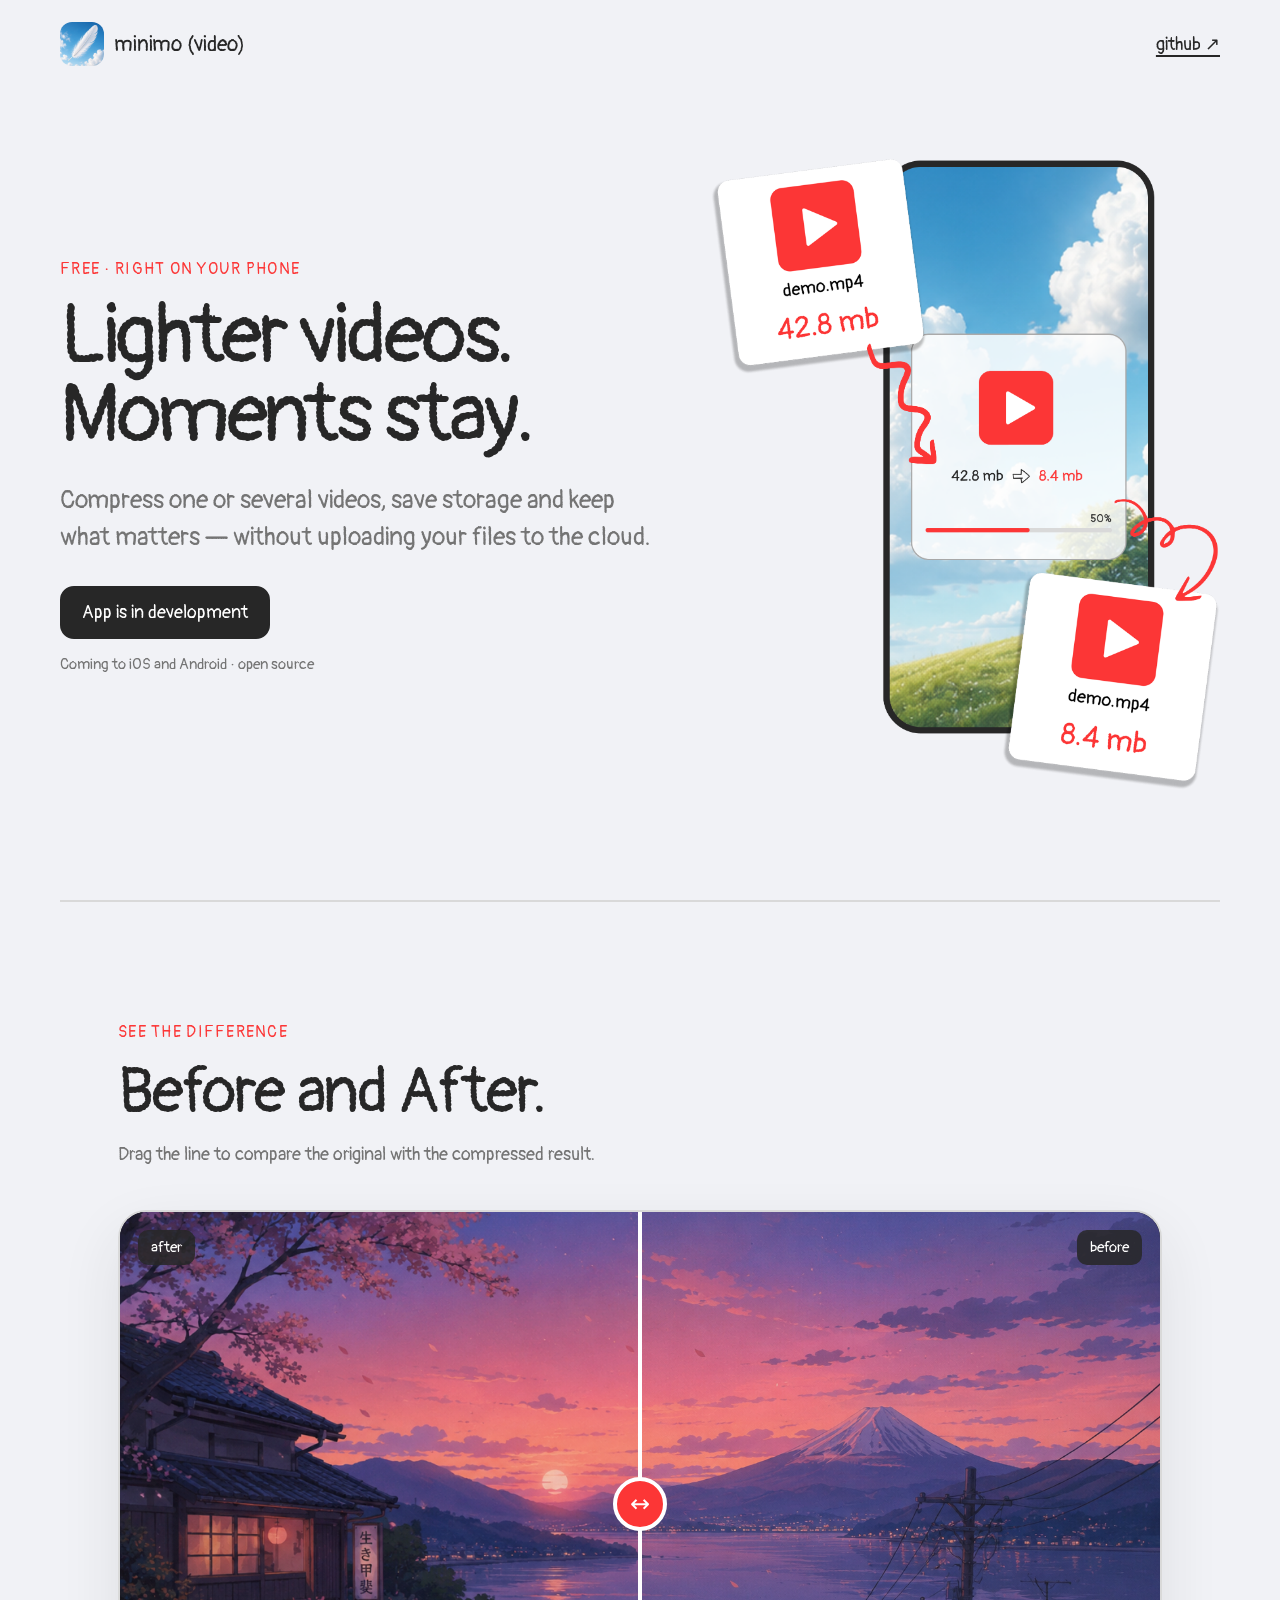
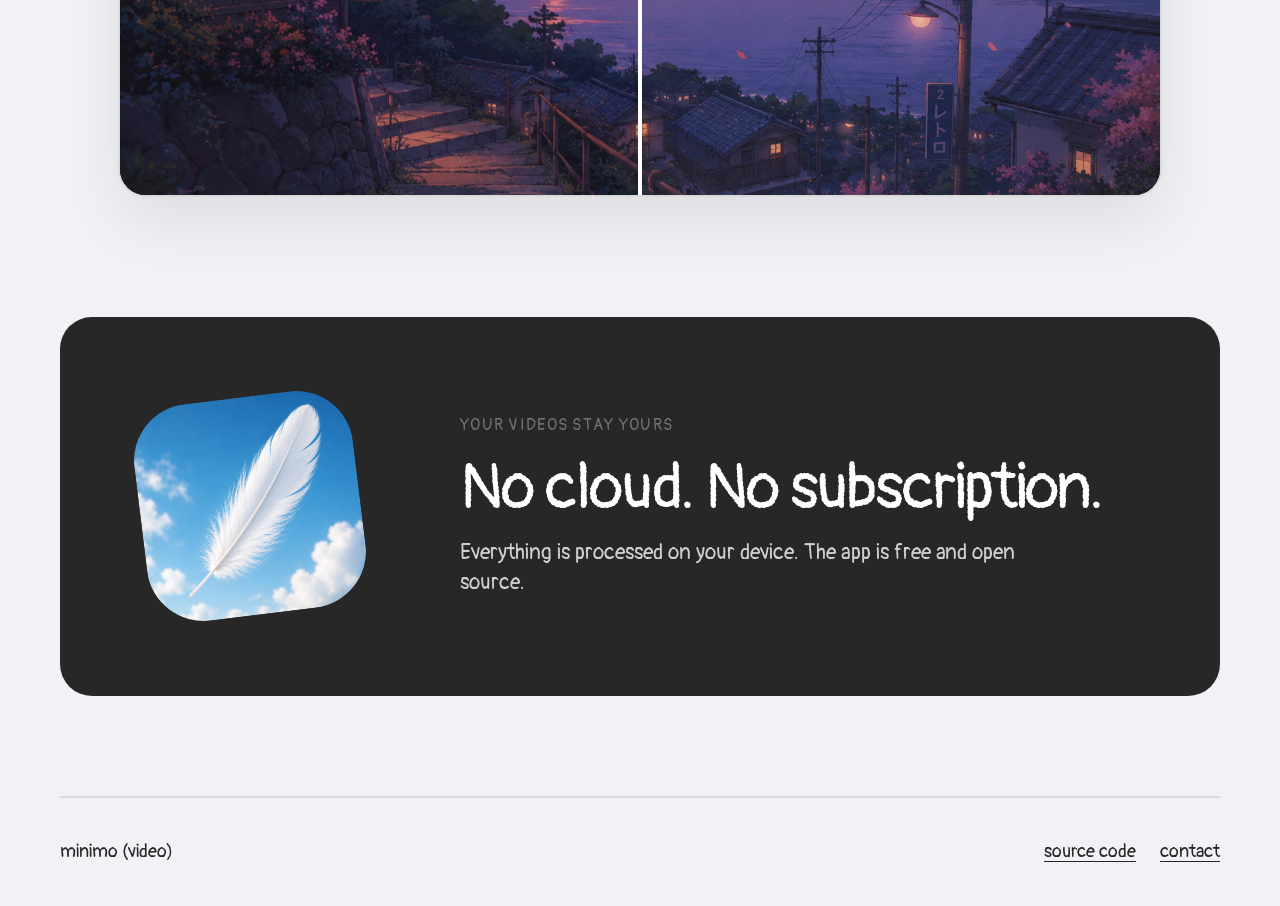
==== index.html @ 3265f918 "init repo" ====
<!doctype html>
<html lang="en">
  <head>
    <meta charset="UTF-8">
    <meta name="viewport" content="width=device-width, initial-scale=1">
    <meta name="description" content="minimo (video) — a free app for compressing videos directly on your phone.">
    <meta name="theme-color" content="#f1f2f6">
    <title>minimo (video) — lighter videos</title>
    <link rel="icon" href="assets/icon.png">
    <link rel="stylesheet" href="styles.css">
    <link rel="icon" type="image/png" href="favicon/favicon-96x96.png" sizes="96x96" />
    <link rel="icon" type="image/svg+xml" href="favicon/favicon.svg" />
    <link rel="shortcut icon" href="favicon/favicon.ico" />
    <link rel="apple-touch-icon" sizes="180x180" href="favicon/apple-touch-icon.png" />
    <link rel="manifest" href="favicon/site.webmanifest" />
  </head>
  <body>
    <header>
      <a class="brand" href="#" aria-label="minimo (video), home">
        <img src="assets/icon.png" alt="" width="44" height="44">
        <span>minimo (video)</span>
      </a>
      <a class="text-link" href="https://github.com/minimo-pro/minimo_video">github ↗</a>
    </header>

    <main>
      <section class="hero">
        <div class="hero-copy">
          <p class="eyebrow">free · right on your phone</p>
          <h1>Lighter videos.<br>Moments stay.</h1>
          <p class="lead">
            Compress one or several videos, save storage and keep what matters
            — without uploading your files to the cloud.
          </p>
          <p class="development">App is in development</p>
          <p class="note">Coming to iOS and Android · open source</p>
        </div>

        <img class="demo" src="assets/demo.png" alt="A video enters the phone and comes out compressed">
      </section>

      <section class="comparison" aria-labelledby="comparison-title">
        <p class="eyebrow">see the difference</p>
        <h2 id="comparison-title">Before and After.</h2>
        <p>Drag the line to compare the original with the compressed result.</p>
        <div class="comparison-frame" style="--position: 50%">
          <img src="assets/before.png" alt="Original video frame">
          <img class="comparison-after" src="assets/after.png" alt="Compressed video frame">
          <span class="comparison-label before-label">before</span>
          <span class="comparison-label after-label">after</span>
          <span class="comparison-line" aria-hidden="true"><b>↔</b></span>
          <input type="range" min="0" max="100" value="50" aria-label="Compare before and after">
        </div>
      </section>

      <section class="privacy">
        <img src="assets/icon.png" alt="" width="120" height="120">
        <div>
          <p class="eyebrow">your videos stay yours</p>
          <h2>No cloud. No subscription.</h2>
          <p>Everything is processed on your device. The app is free and open source.</p>
        </div>
      </section>
    </main>

    <footer>
      <span>minimo (video)</span>
      <nav aria-label="Project links">
        <a href="https://github.com/minimo-pro/minimo_video">source code</a>
        <a href="mailto:khlebobul@gmail.com">contact</a>
      </nav>
    </footer>
    <script>
      const comparison = document.querySelector(".comparison-frame");
      comparison.querySelector("input").addEventListener("input", event => {
        comparison.style.setProperty("--position", `${event.target.value}%`);
      });
    </script>
  </body>
</html>
---- styles.css ----
@font-face {
  font-family: Pangolin;
  src: url("assets/Pangolin-Regular.ttf") format("truetype");
  font-display: swap;
}

:root {
  --page: #f1f2f6;
  --ink: #272727;
  --muted: #747474;
  --frame: #d9d9d9;
  --red: #fc3636;
  --white: #fff;
}

* { box-sizing: border-box; }

html { scroll-behavior: smooth; }

body {
  margin: 0;
  overflow-x: hidden;
  color: var(--ink);
  background: var(--page);
  font-family: Pangolin, system-ui, sans-serif;
  font-size: 18px;
}

a { color: inherit; }

header,
main,
footer {
  width: min(1160px, calc(100% - 40px));
  margin-inline: auto;
}

header {
  height: 88px;
  display: flex;
  align-items: center;
  justify-content: space-between;
}

.brand {
  display: flex;
  align-items: center;
  gap: 10px;
  font-size: 21px;
  text-decoration: none;
}

.brand img { border-radius: 12px; }

.text-link {
  text-underline-offset: 5px;
  text-decoration-thickness: 2px;
}

.hero {
  min-height: calc(100vh - 88px);
  display: grid;
  grid-template-columns: minmax(0, 1fr) minmax(360px, .85fr);
  align-items: center;
  gap: clamp(24px, 4vw, 64px);
  padding: 60px 0 100px;
}

.hero-copy { min-width: 0; }

.eyebrow {
  margin: 0 0 18px;
  color: var(--red);
  font-size: 16px;
  letter-spacing: .08em;
  text-transform: uppercase;
}

h1,
h2,
h3,
p { margin-top: 0; }

h1 {
  max-width: 720px;
  margin-bottom: 28px;
  font-size: clamp(54px, 6.5vw, 96px);
  font-weight: 400;
  line-height: .95;
  letter-spacing: -.04em;
}

h2 {
  margin-bottom: 18px;
  font-size: clamp(42px, 5vw, 68px);
  font-weight: 400;
  line-height: 1;
  letter-spacing: -.03em;
}

h3 {
  margin-bottom: 10px;
  font-size: 30px;
  font-weight: 400;
}

.lead {
  max-width: 590px;
  margin-bottom: 30px;
  color: var(--muted);
  font-size: clamp(20px, 2vw, 25px);
  line-height: 1.45;
}

.development {
  width: fit-content;
  margin-bottom: 0;
  padding: 13px 20px;
  color: var(--white);
  background: var(--ink);
  border: 2px solid var(--ink);
  border-radius: 14px;
  font-size: 18px;
}

.note {
  margin-top: 16px;
  color: var(--muted);
  font-size: 15px;
}

.demo {
  display: block;
  width: 100%;
  max-width: 560px;
  height: auto;
  justify-self: center;
}

.comparison {
  padding: 120px 5%;
  border-top: 2px solid var(--frame);
}

.comparison > p:not(.eyebrow) {
  max-width: 580px;
  color: var(--muted);
  line-height: 1.45;
}

.comparison-frame {
  position: relative;
  aspect-ratio: 16 / 9;
  margin-top: 42px;
  overflow: hidden;
  background: var(--ink);
  border: 2px solid var(--frame);
  border-radius: 28px;
  box-shadow: 0 24px 60px #27272718;
}

.comparison-frame img {
  position: absolute;
  width: 100%;
  height: 100%;
  object-fit: cover;
}

.comparison-after {
  clip-path: inset(0 calc(100% - var(--position)) 0 0);
}

.comparison-label {
  position: absolute;
  top: 18px;
  z-index: 2;
  padding: 8px 13px;
  color: var(--white);
  background: #272727d9;
  border-radius: 10px;
  font-size: 15px;
}

.before-label { right: 18px; }
.after-label { left: 18px; }

.comparison-line {
  position: absolute;
  z-index: 3;
  top: 0;
  bottom: 0;
  left: var(--position);
  width: 4px;
  background: var(--white);
  transform: translateX(-50%);
  pointer-events: none;
}

.comparison-line b {
  position: absolute;
  top: 50%;
  left: 50%;
  width: 54px;
  height: 54px;
  display: grid;
  place-items: center;
  color: var(--white);
  background: var(--red);
  border: 4px solid var(--white);
  border-radius: 50%;
  font: 24px system-ui, sans-serif;
  transform: translate(-50%, -50%);
}

.comparison-frame input {
  position: absolute;
  z-index: 4;
  inset: 0;
  width: 100%;
  height: 100%;
  margin: 0;
  cursor: ew-resize;
  opacity: 0;
}

.comparison-frame:focus-within {
  outline: 3px solid var(--red);
  outline-offset: 4px;
}

.privacy p {
  color: var(--muted);
  line-height: 1.45;
}

.privacy {
  display: flex;
  align-items: center;
  gap: clamp(30px, 8vw, 100px);
  margin-bottom: 100px;
  padding: clamp(38px, 7vw, 80px);
  color: var(--white);
  background: var(--ink);
  border-radius: 32px;
}

.privacy img {
  width: clamp(110px, 18vw, 220px);
  height: auto;
  border-radius: 26%;
  transform: rotate(-7deg);
}

.privacy p:last-child {
  max-width: 580px;
  margin-bottom: 0;
  color: #d0d0d0;
  font-size: 21px;
}

footer {
  min-height: 110px;
  display: flex;
  align-items: center;
  justify-content: space-between;
  gap: 24px;
  border-top: 2px solid var(--frame);
}

footer nav {
  display: flex;
  flex-wrap: wrap;
  gap: 24px;
}

footer a { text-underline-offset: 4px; }

@media (max-width: 900px) {
  header,
  main,
  footer { width: min(100% - 28px, 560px); }

  .hero {
    min-height: auto;
    grid-template-columns: 1fr;
    padding: 70px 0 90px;
  }

  h1 { font-size: clamp(48px, 15vw, 78px); }

  .demo {
    width: min(100%, 480px);
    margin-top: 20px;
  }

  .comparison { padding: 90px 0; }

  .privacy {
    align-items: flex-start;
    flex-direction: column;
    margin-bottom: 60px;
  }

  footer {
    align-items: flex-start;
    flex-direction: column;
    padding: 32px 0;
  }
}

@media (max-width: 520px) {
  header { height: 76px; }
  .brand { font-size: 18px; }
  .brand img { width: 38px; height: 38px; }
  .hero { padding-top: 48px; }
  h1 { font-size: clamp(40px, 11.5vw, 46px); }
  .lead { font-size: 18px; }
  .privacy { padding: 30px 24px; }
  .comparison-frame { border-radius: 18px; }
  .comparison-line b { width: 44px; height: 44px; }
}

@media (prefers-reduced-motion: reduce) {
  html { scroll-behavior: auto; }
}
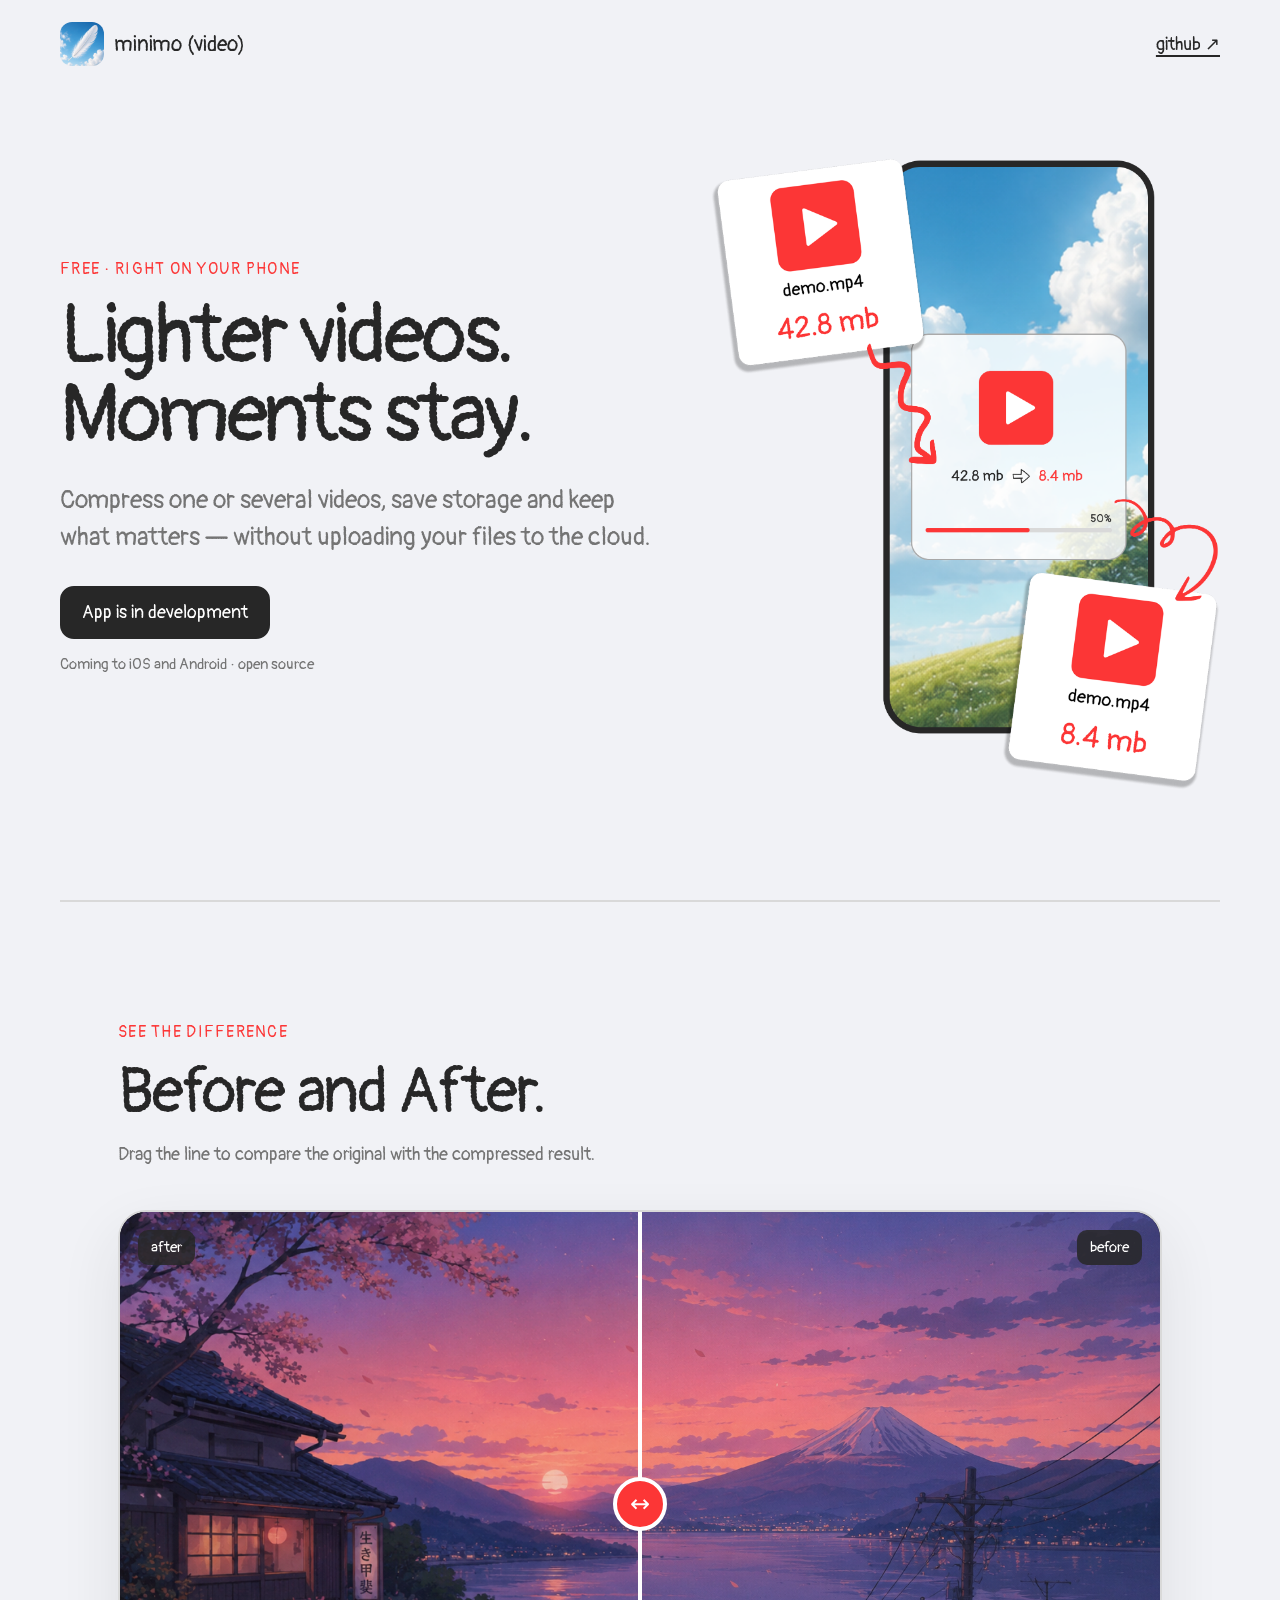
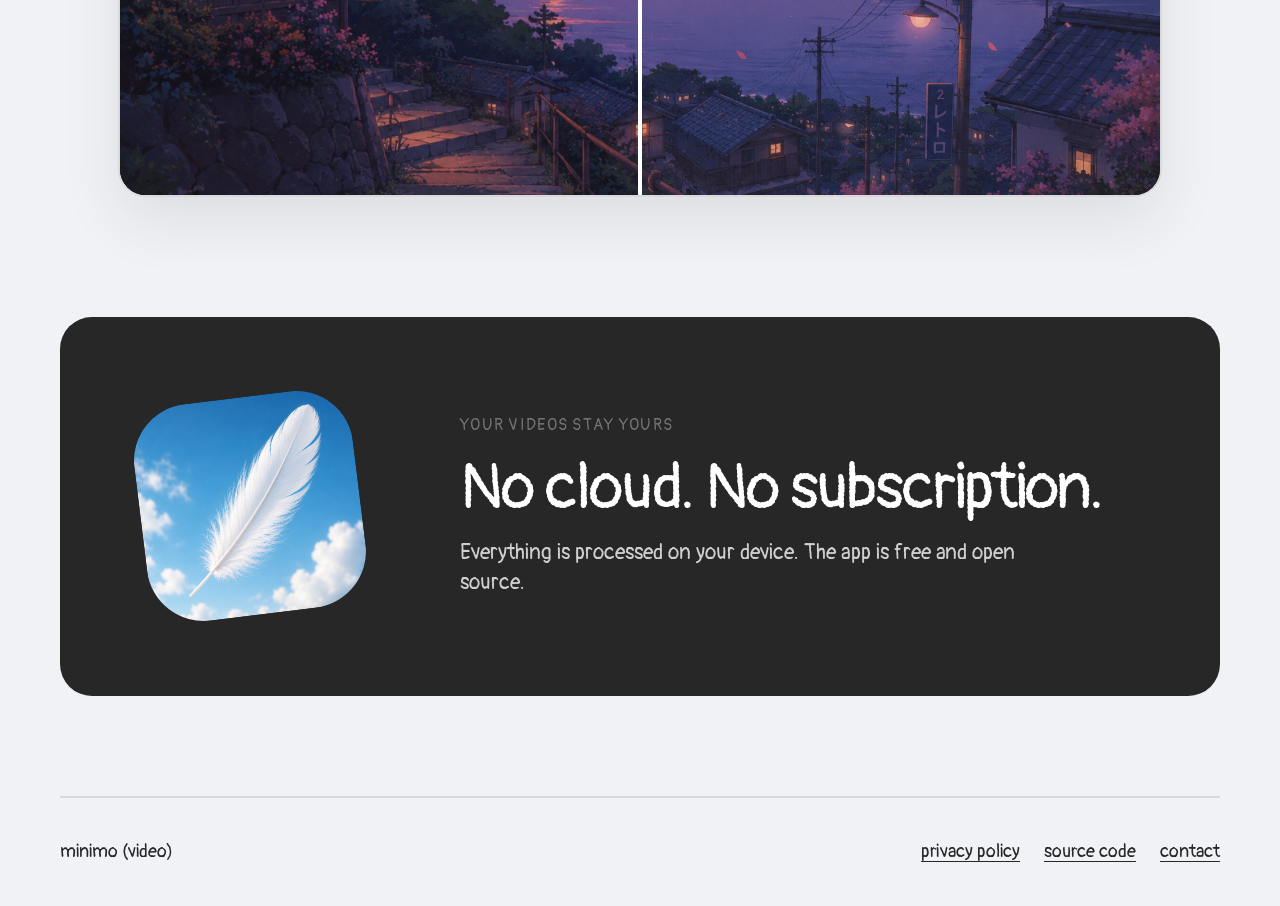
==== commit 5658ac0b: "add pp page and routing" ====
--- a/index.html
+++ b/index.html
@@ -4,8 +4,23 @@
     <meta charset="UTF-8">
     <meta name="viewport" content="width=device-width, initial-scale=1">
     <meta name="description" content="minimo (video) — a free app for compressing videos directly on your phone.">
+    <meta name="robots" content="index, follow">
     <meta name="theme-color" content="#f1f2f6">
     <title>minimo (video) — lighter videos</title>
+    <link rel="canonical" href="https://minimo-video.vercel.app/">
+    <meta property="og:type" content="website">
+    <meta property="og:site_name" content="minimo (video)">
+    <meta property="og:title" content="minimo (video) — lighter videos">
+    <meta property="og:description" content="Compress videos directly on your phone. No cloud uploads. Open source.">
+    <meta property="og:url" content="https://minimo-video.vercel.app/">
+    <meta property="og:image" content="https://minimo-video.vercel.app/assets/og-image.png">
+    <meta property="og:image:width" content="1200">
+    <meta property="og:image:height" content="630">
+    <meta property="og:image:alt" content="minimo (video) — lighter videos">
+    <meta name="twitter:card" content="summary_large_image">
+    <meta name="twitter:title" content="minimo (video) — lighter videos">
+    <meta name="twitter:description" content="Compress videos directly on your phone. No cloud uploads. Open source.">
+    <meta name="twitter:image" content="https://minimo-video.vercel.app/assets/og-image.png">
     <link rel="icon" href="assets/icon.png">
     <link rel="stylesheet" href="styles.css">
     <link rel="icon" type="image/png" href="favicon/favicon-96x96.png" sizes="96x96" />
@@ -20,7 +35,9 @@
         <img src="assets/icon.png" alt="" width="44" height="44">
         <span>minimo (video)</span>
       </a>
-      <a class="text-link" href="https://github.com/minimo-pro/minimo_video">github ↗</a>
+      <nav class="top-links" aria-label="Project links">
+        <a class="text-link" href="https://github.com/minimo-pro/minimo_video">github ↗</a>
+      </nav>
     </header>
 
     <main>
@@ -66,8 +83,9 @@
     <footer>
       <span>minimo (video)</span>
       <nav aria-label="Project links">
+        <a href="/privacy">privacy policy</a>
         <a href="https://github.com/minimo-pro/minimo_video">source code</a>
-        <a href="mailto:khlebobul@gmail.com">contact</a>
+        <a href="mailto:khelbobul@gmail.com">contact</a>
       </nav>
     </footer>
     <script>
--- a/styles.css
+++ b/styles.css
@@ -55,6 +55,12 @@
 .text-link {
   text-underline-offset: 5px;
   text-decoration-thickness: 2px;
+}
+
+.top-links {
+  display: flex;
+  flex-wrap: wrap;
+  gap: 18px;
 }
 
 .hero {
@@ -258,6 +264,32 @@
   font-size: 21px;
 }
 
+.policy-page {
+  min-height: calc(100vh - 198px);
+  display: grid;
+  align-items: center;
+  padding: 60px 0 100px;
+}
+
+.policy {
+  max-width: 760px;
+}
+
+.policy h1 {
+  font-size: clamp(54px, 7vw, 88px);
+}
+
+.policy p:not(.eyebrow) {
+  color: var(--muted);
+  font-size: clamp(20px, 2vw, 25px);
+  line-height: 1.45;
+}
+
+.policy a {
+  color: var(--ink);
+  text-underline-offset: 5px;
+}
+
 footer {
   min-height: 110px;
   display: flex;
@@ -312,6 +344,7 @@
   header { height: 76px; }
   .brand { font-size: 18px; }
   .brand img { width: 38px; height: 38px; }
+  .top-links { gap: 12px; font-size: 16px; }
   .hero { padding-top: 48px; }
   h1 { font-size: clamp(40px, 11.5vw, 46px); }
   .lead { font-size: 18px; }
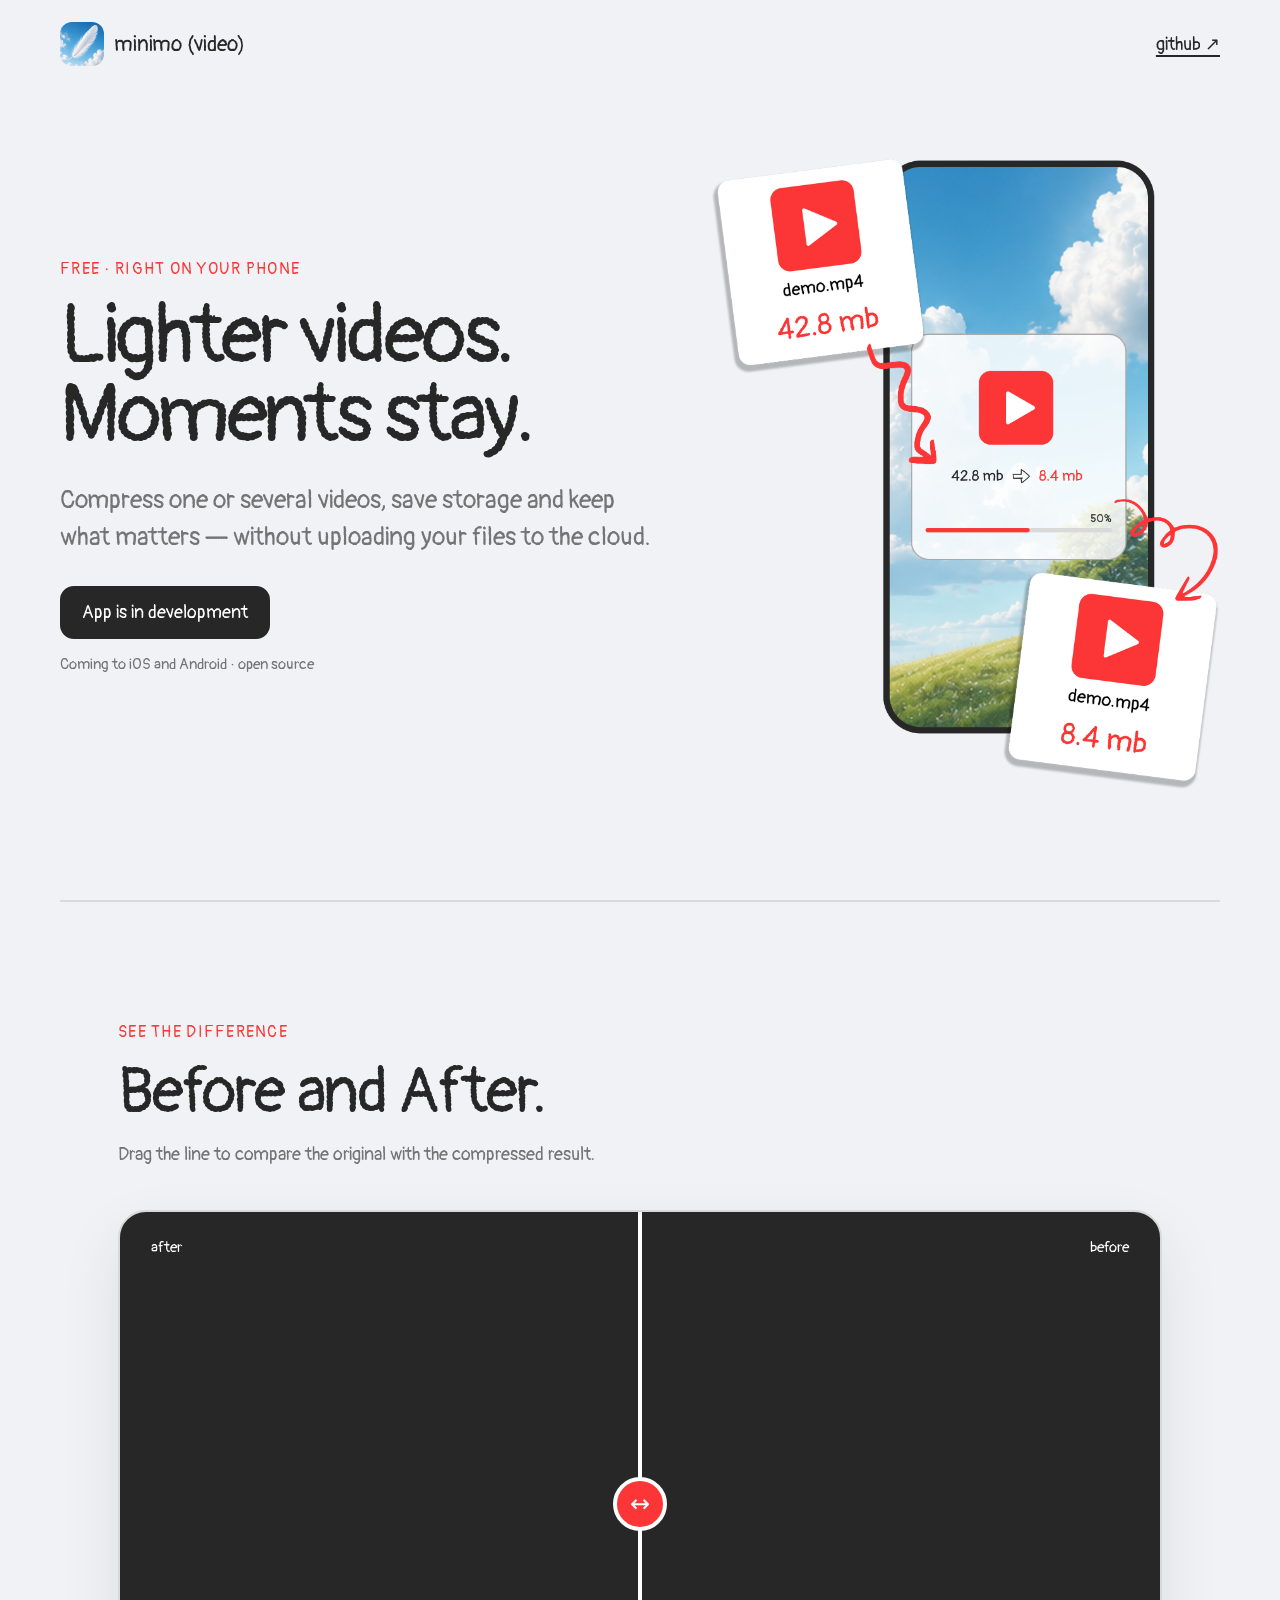
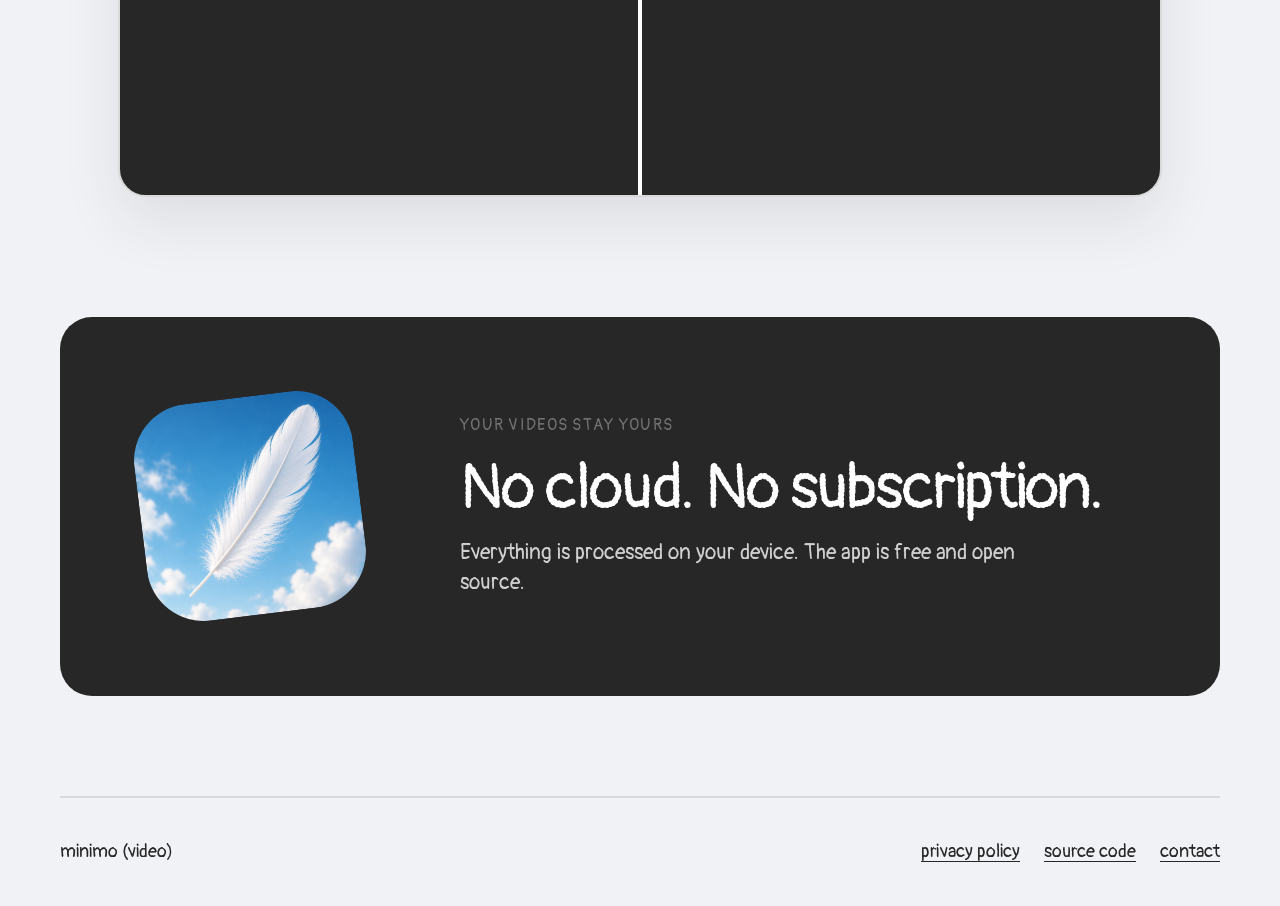
==== commit 8f0ad6c5: "update before/after section" ====
--- a/index.html
+++ b/index.html
@@ -28,6 +28,7 @@
     <link rel="shortcut icon" href="favicon/favicon.ico" />
     <link rel="apple-touch-icon" sizes="180x180" href="favicon/apple-touch-icon.png" />
     <link rel="manifest" href="favicon/site.webmanifest" />
+    <script defer src="https://cloud.umami.is/script.js" data-website-id="7fd7380c-56d5-446b-9e39-1f5a5b83926c"></script>
   </head>
   <body>
     <header>
@@ -61,8 +62,8 @@
         <h2 id="comparison-title">Before and After.</h2>
         <p>Drag the line to compare the original with the compressed result.</p>
         <div class="comparison-frame" style="--position: 50%">
-          <img src="assets/before.png" alt="Original video frame">
-          <img class="comparison-after" src="assets/after.png" alt="Compressed video frame">
+          <video src="assets/videos/sample_video.mp4" autoplay muted loop playsinline aria-label="Original video"></video>
+          <video class="comparison-after" src="assets/videos/sample_video_minimo.mp4" autoplay muted loop playsinline aria-label="Compressed video"></video>
           <span class="comparison-label before-label">before</span>
           <span class="comparison-label after-label">after</span>
           <span class="comparison-line" aria-hidden="true"><b>↔</b></span>
--- a/styles.css
+++ b/styles.css
@@ -165,7 +165,8 @@
   box-shadow: 0 24px 60px #27272718;
 }
 
-.comparison-frame img {
+.comparison-frame img,
+.comparison-frame video {
   position: absolute;
   width: 100%;
   height: 100%;
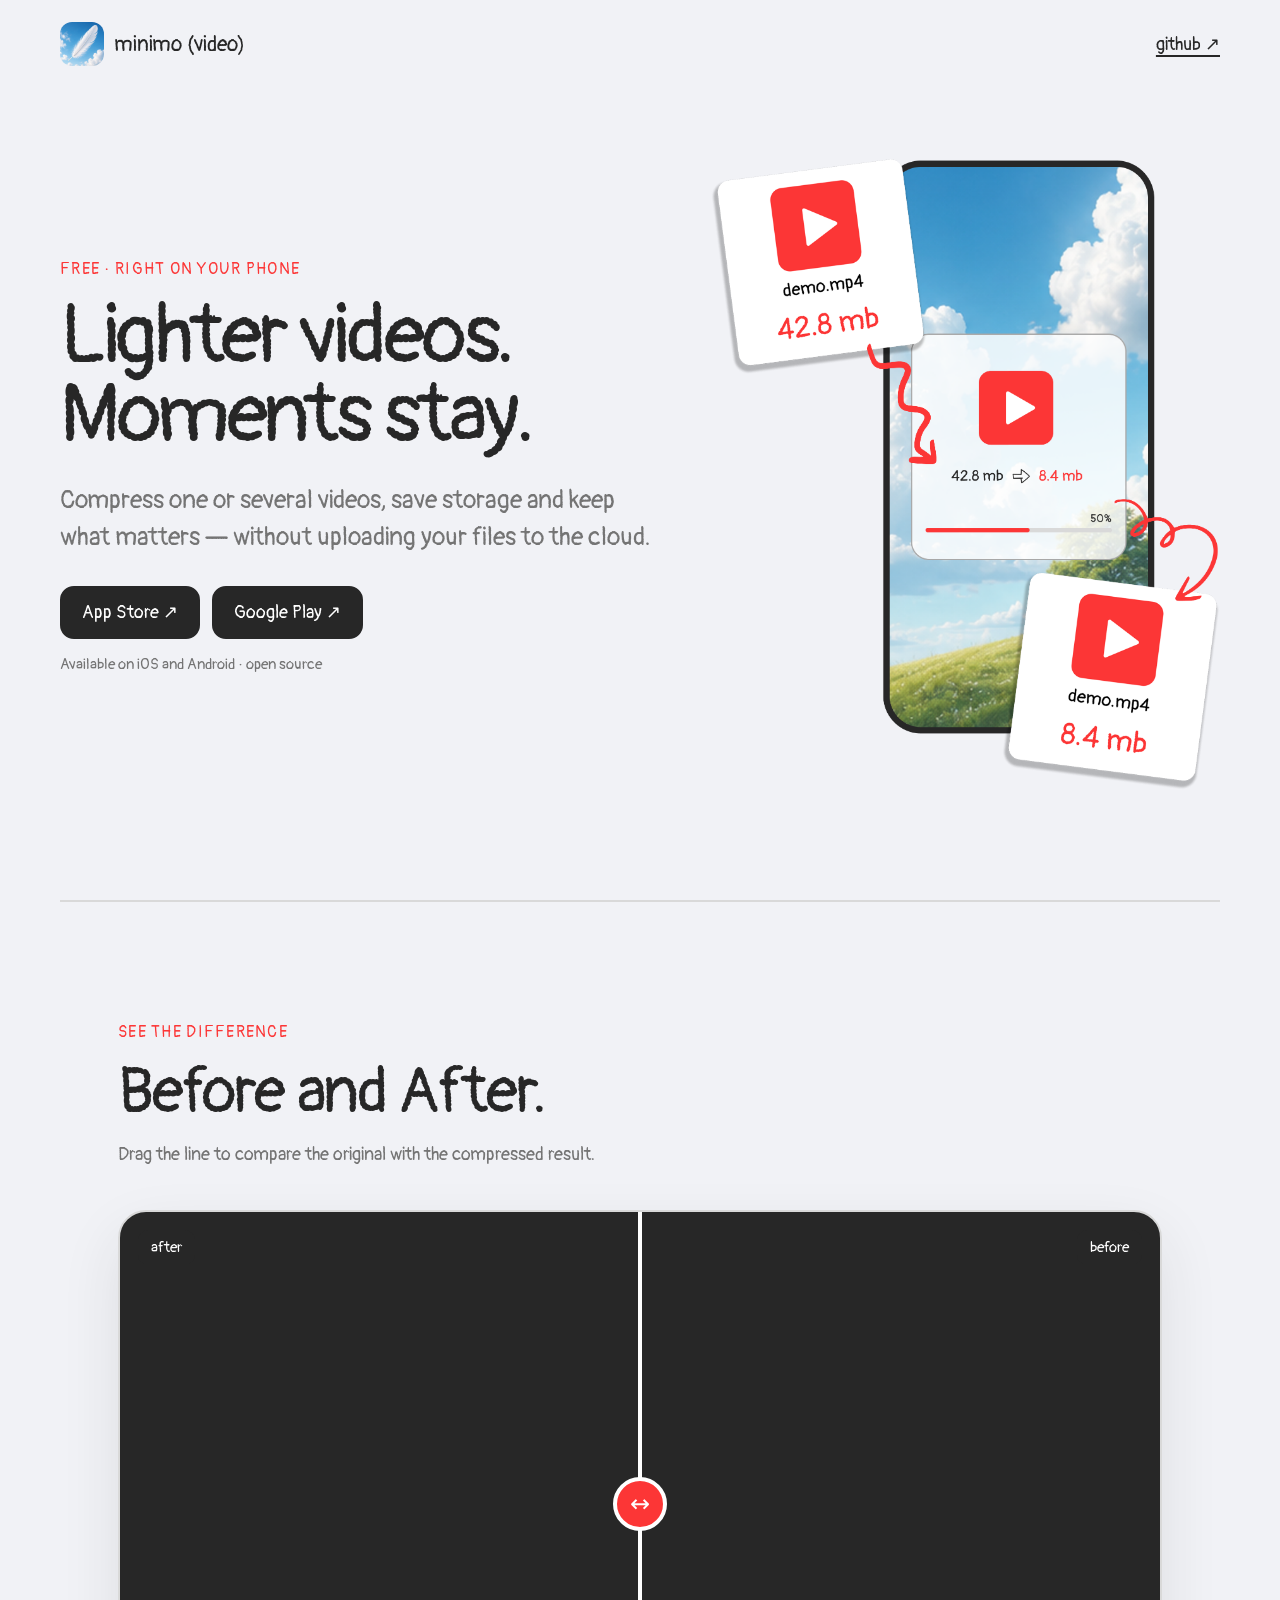
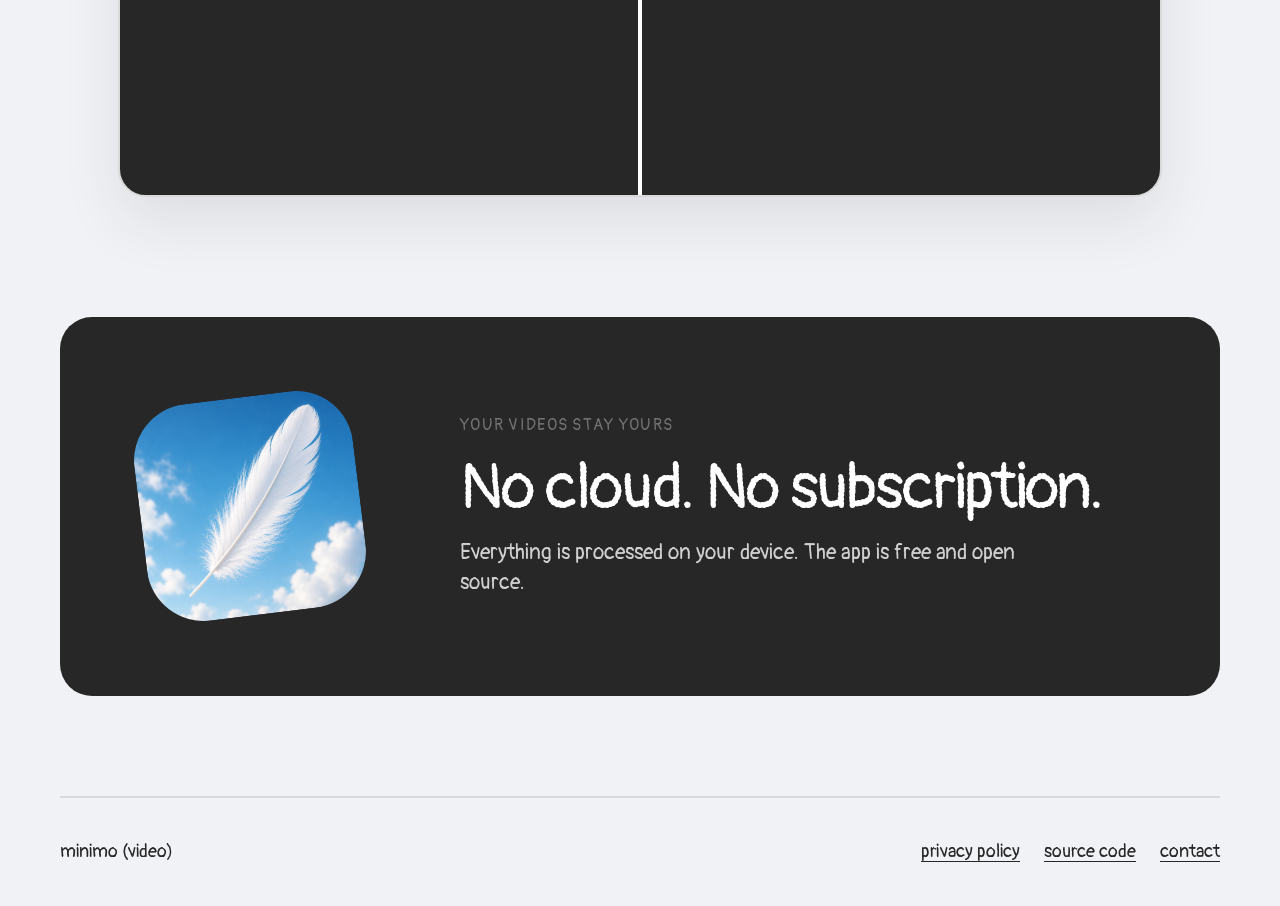
==== commit 8e4b68c6: "Add app store links" ====
--- a/index.html
+++ b/index.html
@@ -50,8 +50,11 @@
             Compress one or several videos, save storage and keep what matters
             — without uploading your files to the cloud.
           </p>
-          <p class="development">App is in development</p>
-          <p class="note">Coming to iOS and Android · open source</p>
+          <div class="store-links" aria-label="Download minimo (video)">
+            <a class="store-link" href="https://apps.apple.com/us/app/minimo-video/id6787456951">App Store ↗</a>
+            <a class="store-link" href="https://play.google.com/store/apps/details?id=com.khlebobul.minimo_video">Google Play ↗</a>
+          </div>
+          <p class="note">Available on iOS and Android · open source</p>
         </div>
 
         <img class="demo" src="assets/demo.png" alt="A video enters the phone and comes out compressed">
--- a/styles.css
+++ b/styles.css
@@ -118,15 +118,21 @@
   line-height: 1.45;
 }
 
-.development {
+.store-links {
+  display: flex;
+  flex-wrap: wrap;
+  gap: 12px;
+}
+
+.store-link {
   width: fit-content;
-  margin-bottom: 0;
   padding: 13px 20px;
   color: var(--white);
   background: var(--ink);
   border: 2px solid var(--ink);
   border-radius: 14px;
   font-size: 18px;
+  text-decoration: none;
 }
 
 .note {
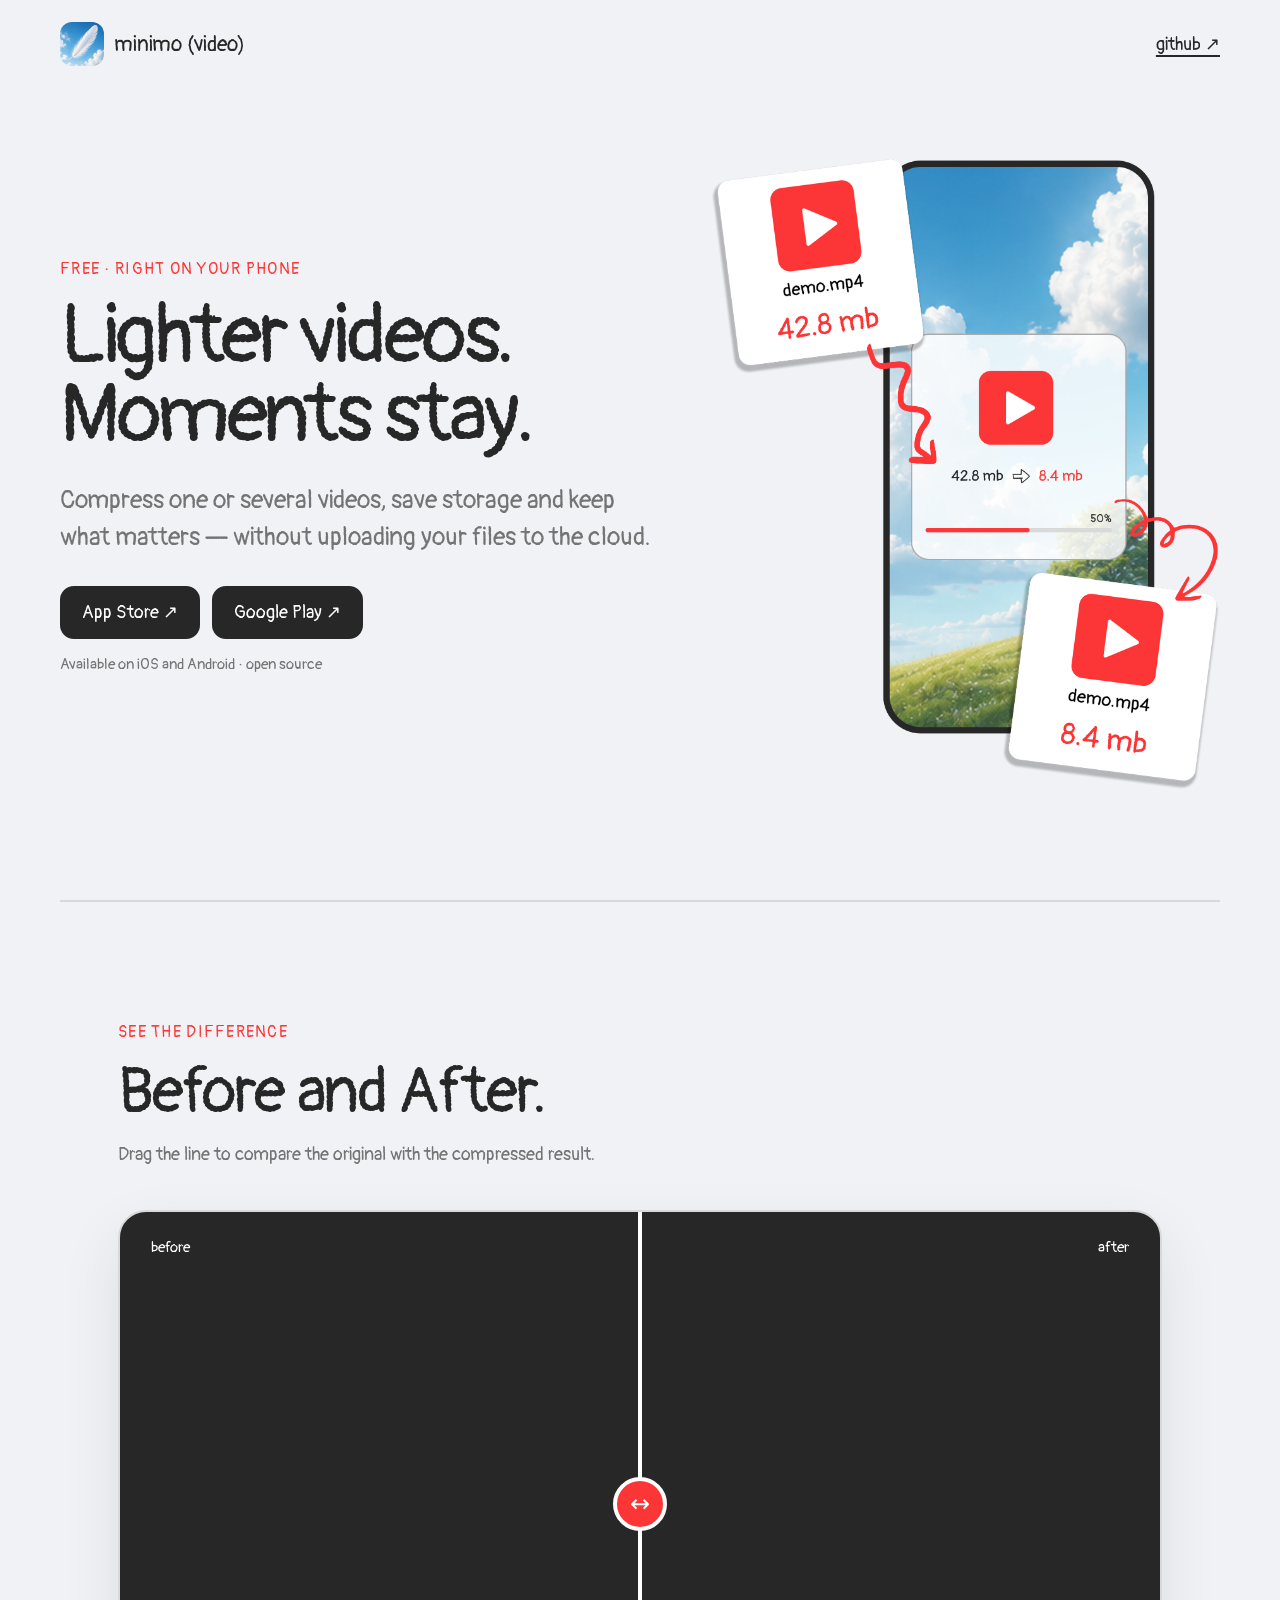
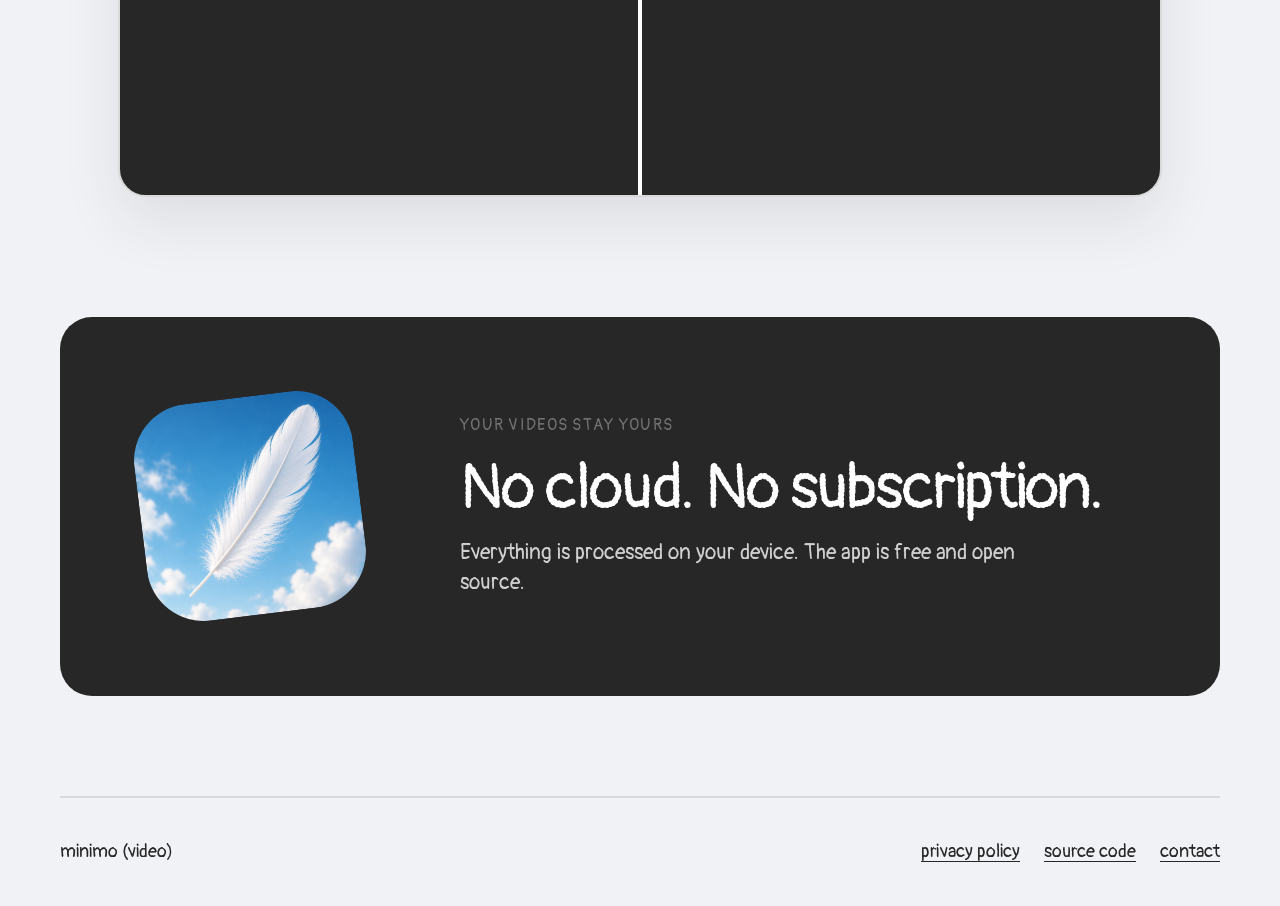
==== commit 826dc3e9: "fix email" ====
--- a/index.html
+++ b/index.html
@@ -89,7 +89,7 @@
       <nav aria-label="Project links">
         <a href="/privacy">privacy policy</a>
         <a href="https://github.com/minimo-pro/minimo_video">source code</a>
-        <a href="mailto:khelbobul@gmail.com">contact</a>
+        <a href="mailto:khlebobul@gmail.com">contact</a>
       </nav>
     </footer>
     <script>
--- a/styles.css
+++ b/styles.css
@@ -180,7 +180,8 @@
 }
 
 .comparison-after {
-  clip-path: inset(0 calc(100% - var(--position)) 0 0);
+  /* Keep the original on the left and reveal the compressed video on the right. */
+  clip-path: inset(0 0 0 var(--position));
 }
 
 .comparison-label {
@@ -194,8 +195,8 @@
   font-size: 15px;
 }
 
-.before-label { right: 18px; }
-.after-label { left: 18px; }
+.before-label { left: 18px; }
+.after-label { right: 18px; }
 
 .comparison-line {
   position: absolute;
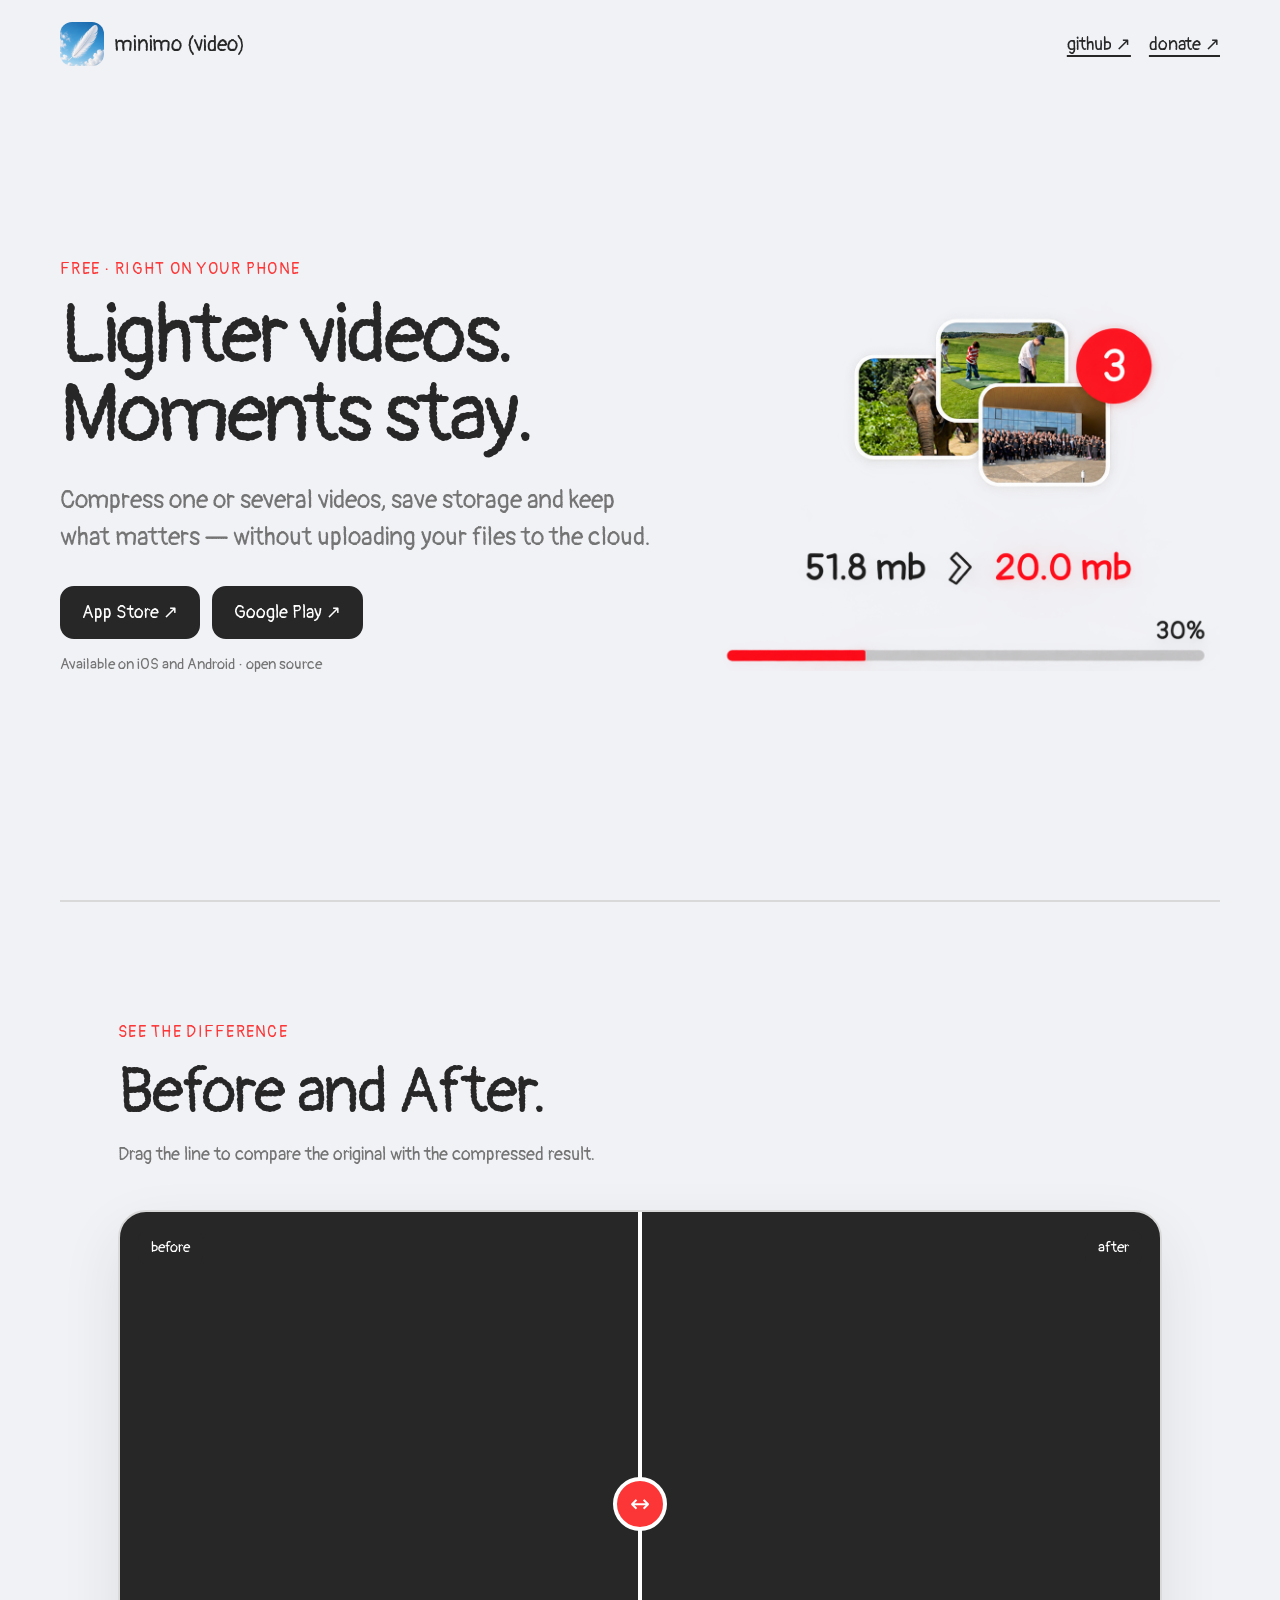
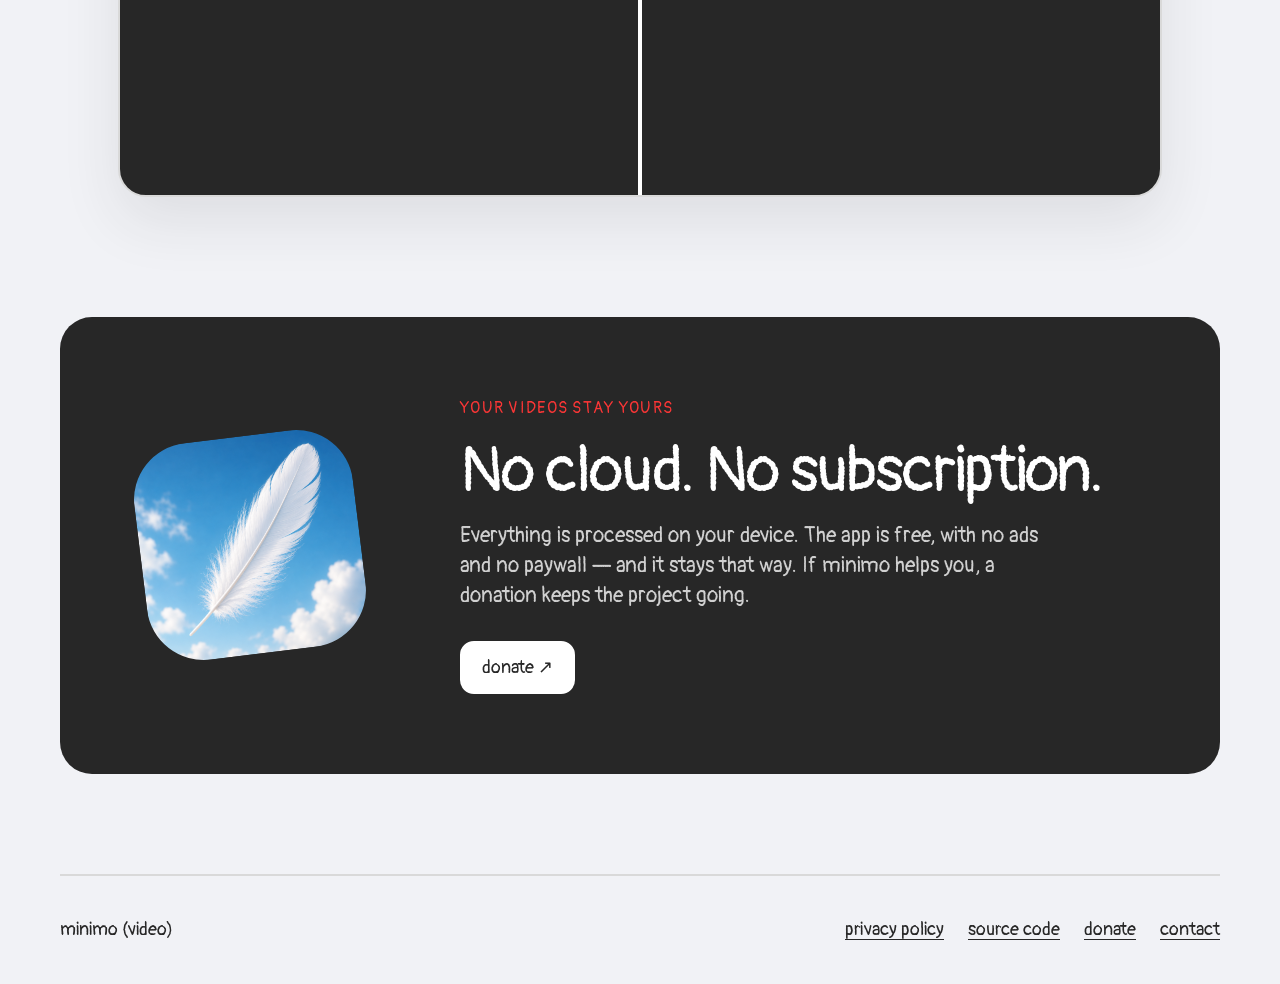
==== commit beaa9a71: "add donate link" ====
--- a/index.html
+++ b/index.html
@@ -38,6 +38,7 @@
       </a>
       <nav class="top-links" aria-label="Project links">
         <a class="text-link" href="https://github.com/minimo-pro/minimo_video">github ↗</a>
+        <a class="text-link" href="https://web.tribute.tg/d/PM3">donate ↗</a>
       </nav>
     </header>
 
@@ -79,7 +80,12 @@
         <div>
           <p class="eyebrow">your videos stay yours</p>
           <h2>No cloud. No subscription.</h2>
-          <p>Everything is processed on your device. The app is free and open source.</p>
+          <p>
+            Everything is processed on your device. The app is free, with no
+            ads and no paywall — and it stays that way. If minimo helps you,
+            a donation keeps the project going.
+          </p>
+          <a class="donate-link" href="https://web.tribute.tg/d/PM3">donate ↗</a>
         </div>
       </section>
     </main>
@@ -89,6 +95,7 @@
       <nav aria-label="Project links">
         <a href="/privacy">privacy policy</a>
         <a href="https://github.com/minimo-pro/minimo_video">source code</a>
+        <a href="https://web.tribute.tg/d/PM3">donate</a>
         <a href="mailto:khlebobul@gmail.com">contact</a>
       </nav>
     </footer>
--- a/styles.css
+++ b/styles.css
@@ -243,8 +243,15 @@
 }
 
 .privacy p {
-  color: var(--muted);
+  max-width: 580px;
+  color: #d0d0d0;
   line-height: 1.45;
+  font-size: 21px;
+}
+
+.privacy .eyebrow {
+  color: var(--red);
+  font-size: 16px;
 }
 
 .privacy {
@@ -265,11 +272,16 @@
   transform: rotate(-7deg);
 }
 
-.privacy p:last-child {
-  max-width: 580px;
-  margin-bottom: 0;
-  color: #d0d0d0;
-  font-size: 21px;
+.donate-link {
+  display: inline-block;
+  margin-top: 8px;
+  padding: 13px 20px;
+  color: var(--ink);
+  background: var(--white);
+  border: 2px solid var(--white);
+  border-radius: 14px;
+  font-size: 18px;
+  text-decoration: none;
 }
 
 .policy-page {
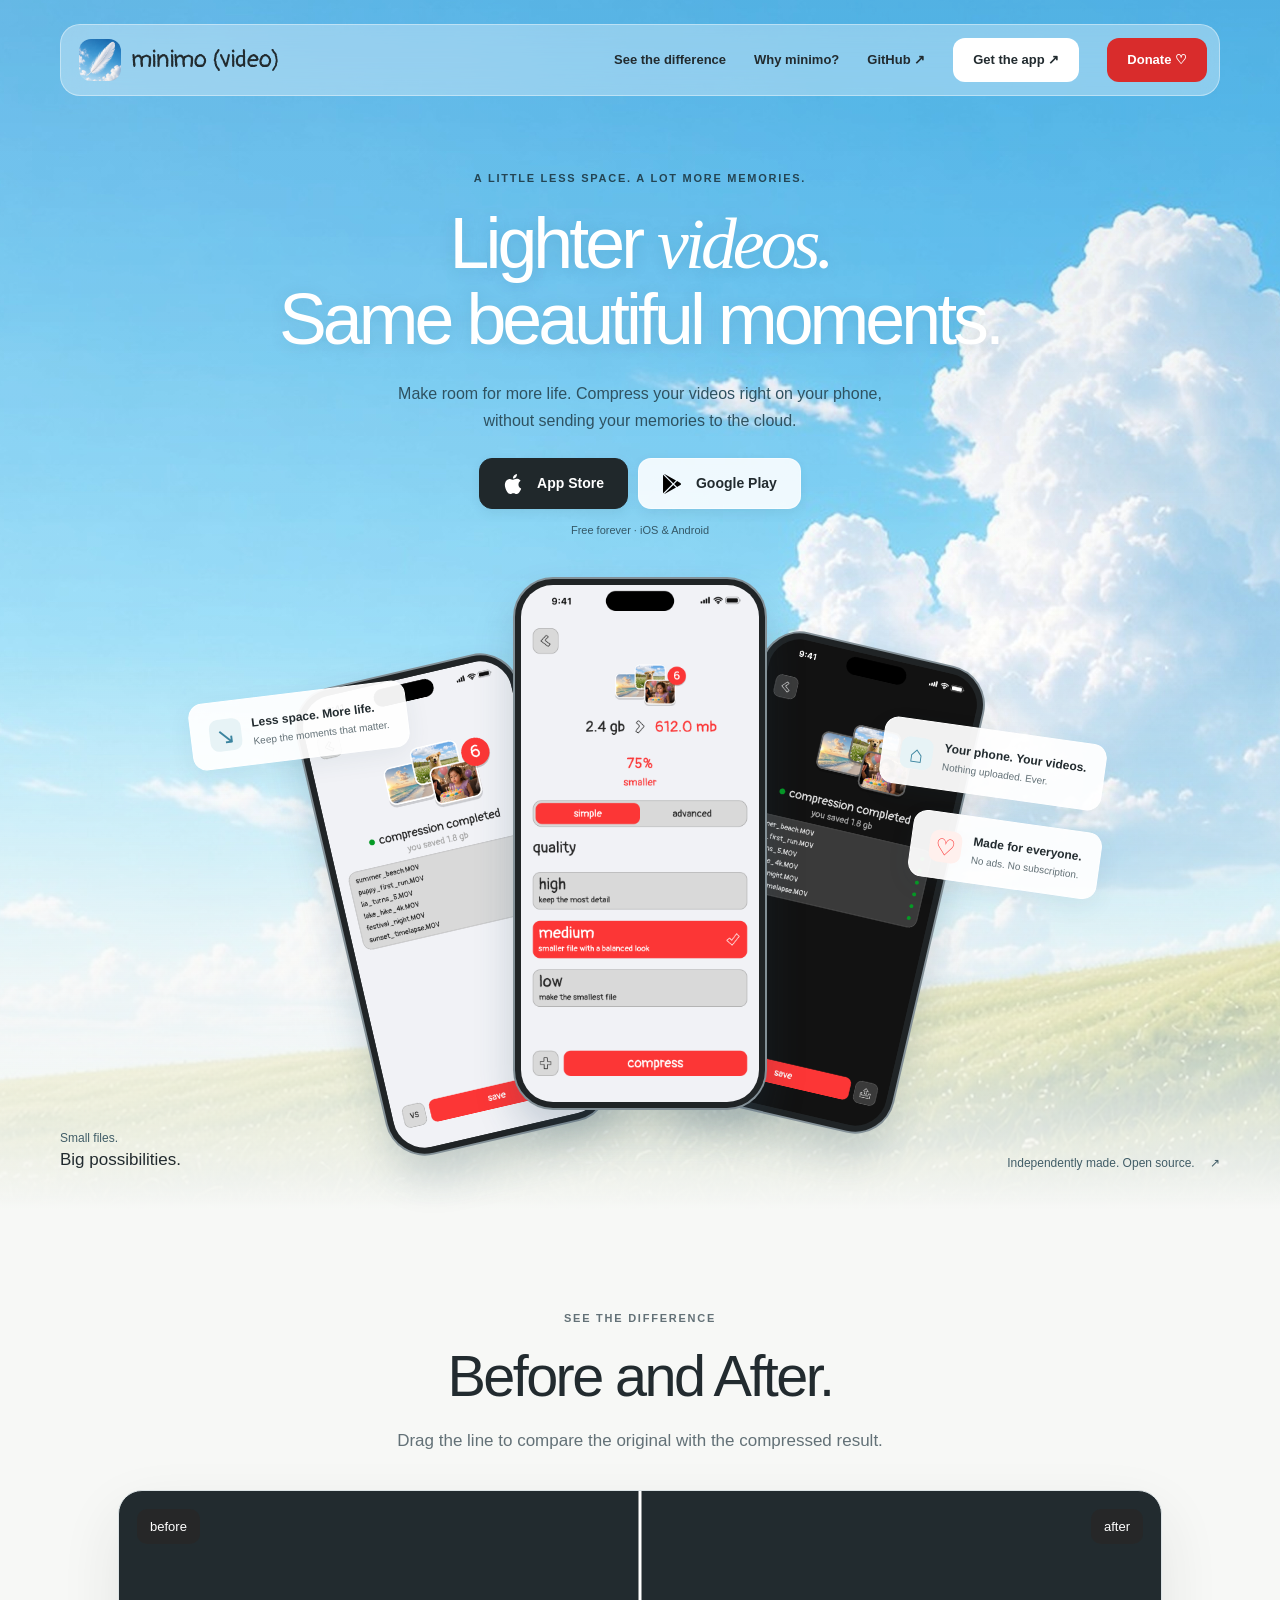
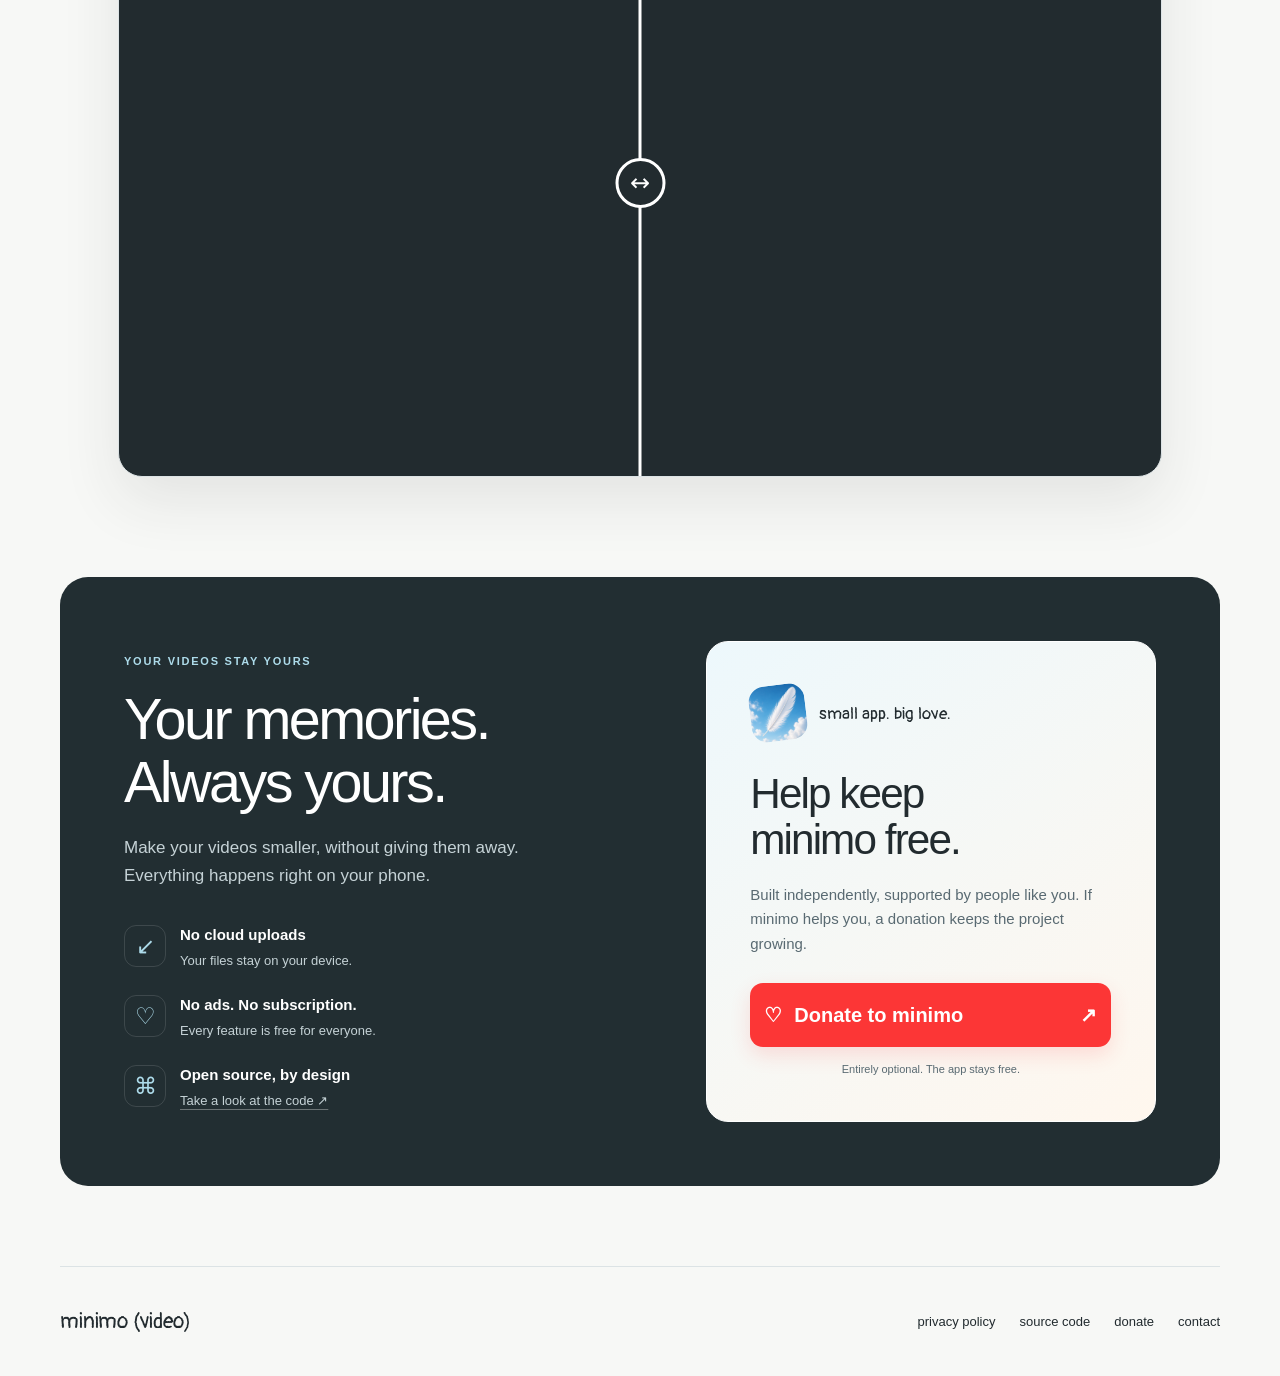
==== commit 0a9f4a0b: "Redesign landing page and highlight donations" ====
--- a/index.html
+++ b/index.html
@@ -5,7 +5,7 @@
     <meta name="viewport" content="width=device-width, initial-scale=1">
     <meta name="description" content="minimo (video) — a free app for compressing videos directly on your phone.">
     <meta name="robots" content="index, follow">
-    <meta name="theme-color" content="#f1f2f6">
+    <meta name="theme-color" content="#8bcce8">
     <title>minimo (video) — lighter videos</title>
     <link rel="canonical" href="https://minimo-video.vercel.app/">
     <meta property="og:type" content="website">
@@ -30,44 +30,52 @@
     <link rel="manifest" href="favicon/site.webmanifest" />
     <script defer src="https://cloud.umami.is/script.js" data-website-id="7fd7380c-56d5-446b-9e39-1f5a5b83926c"></script>
   </head>
-  <body>
+  <body class="landing">
     <header>
       <a class="brand" href="#" aria-label="minimo (video), home">
         <img src="assets/icon.png" alt="" width="44" height="44">
         <span>minimo (video)</span>
       </a>
       <nav class="top-links" aria-label="Project links">
-        <a class="text-link" href="https://github.com/minimo-pro/minimo_video">github ↗</a>
-        <a class="text-link" href="https://web.tribute.tg/d/PM3">donate ↗</a>
+        <a class="text-link" href="#comparison">See the difference</a>
+        <a class="text-link" href="#privacy">Why minimo?</a>
+        <a class="text-link" href="https://github.com/minimo-pro/minimo_video">GitHub ↗</a>
+        <a class="nav-cta" href="#download">Get the app ↗</a>
+        <a class="nav-cta nav-donate" href="https://web.tribute.tg/d/PM3">Donate ♡</a>
       </nav>
     </header>
 
     <main>
-      <section class="hero">
+      <section class="hero" aria-labelledby="hero-title">
         <div class="hero-copy">
-          <p class="eyebrow">free · right on your phone</p>
-          <h1>Lighter videos.<br>Moments stay.</h1>
-          <p class="lead">
-            Compress one or several videos, save storage and keep what matters
-            — without uploading your files to the cloud.
-          </p>
-          <div class="store-links" aria-label="Download minimo (video)">
-            <a class="store-link" href="https://apps.apple.com/us/app/minimo-video/id6787456951">App Store ↗</a>
-            <a class="store-link" href="https://play.google.com/store/apps/details?id=com.khlebobul.minimo_video">Google Play ↗</a>
+          <p class="eyebrow">a little less space. a lot more memories.</p>
+          <h1 id="hero-title">Lighter <em>videos.</em><br>Same beautiful moments.</h1>
+          <p class="lead">Make room for more life. Compress your videos right on your phone,<br class="desktop-break"> without sending your memories to the cloud.</p>
+          <div class="store-links" id="download" aria-label="Download minimo (video)">
+            <a class="store-link" href="https://apps.apple.com/us/app/minimo-video/id6787456951"><img class="store-icon apple-icon" src="assets/apple.svg" alt="" width="20" height="20"> App Store</a>
+            <a class="store-link secondary" href="https://play.google.com/store/apps/details?id=com.khlebobul.minimo_video"><img class="store-icon" src="assets/googleplay.svg" alt="" width="20" height="20"> Google Play</a>
           </div>
-          <p class="note">Available on iOS and Android · open source</p>
+          <p class="note">Free forever · iOS &amp; Android</p>
         </div>
 
-        <img class="demo" src="assets/demo.png" alt="A video enters the phone and comes out compressed">
+        <div class="phone-scene" aria-label="A look inside minimo (video)">
+          <div class="phone phone-left"><img src="assets/result.png" alt="Compression completed: six videos saved, 1.8 GB freed" width="1320" height="2868"></div>
+          <div class="phone phone-right"><img src="assets/result-dark.png" alt="The compression result in dark mode" width="1320" height="2868"></div>
+          <div class="phone phone-center"><img src="assets/settings.png" alt="Choose video quality: six videos go from 2.4 GB to 612 MB" width="1320" height="2868" fetchpriority="high"></div>
+          <div class="floating-card space-card"><span class="card-icon" aria-hidden="true">↘</span><div><strong>Less space. More life.</strong><span>Keep the moments that matter.</span></div></div>
+          <div class="floating-card private-card"><span class="card-icon" aria-hidden="true">⌂</span><div><strong>Your phone. Your videos.</strong><span>Nothing uploaded. Ever.</span></div></div>
+          <div class="floating-card free-card"><span class="card-icon" aria-hidden="true">♡</span><div><strong>Made for everyone.</strong><span>No ads. No subscription.</span></div></div>
+        </div>
+        <div class="hero-bottom"><p>Small files.<br><strong>Big possibilities.</strong></p><a href="https://github.com/minimo-pro/minimo_video">Independently made. Open source. <span aria-hidden="true">↗</span></a></div>
       </section>
 
-      <section class="comparison" aria-labelledby="comparison-title">
+      <section id="comparison" class="comparison" aria-labelledby="comparison-title">
         <p class="eyebrow">see the difference</p>
         <h2 id="comparison-title">Before and After.</h2>
         <p>Drag the line to compare the original with the compressed result.</p>
         <div class="comparison-frame" style="--position: 50%">
           <video src="assets/videos/sample_video.mp4" autoplay muted loop playsinline aria-label="Original video"></video>
-          <video class="comparison-after" src="assets/videos/sample_video_minimo.mp4" autoplay muted loop playsinline aria-label="Compressed video"></video>
+          <video class="comparison-after" src="assets/videos/minimo_saple_video.mp4" autoplay muted loop playsinline aria-label="Compressed video"></video>
           <span class="comparison-label before-label">before</span>
           <span class="comparison-label after-label">after</span>
           <span class="comparison-line" aria-hidden="true"><b>↔</b></span>
@@ -75,17 +83,23 @@
         </div>
       </section>
 
-      <section class="privacy">
-        <img src="assets/icon.png" alt="" width="120" height="120">
-        <div>
+      <section id="privacy" class="privacy" aria-labelledby="privacy-title">
+        <div class="privacy-copy">
           <p class="eyebrow">your videos stay yours</p>
-          <h2>No cloud. No subscription.</h2>
-          <p>
-            Everything is processed on your device. The app is free, with no
-            ads and no paywall — and it stays that way. If minimo helps you,
-            a donation keeps the project going.
-          </p>
-          <a class="donate-link" href="https://web.tribute.tg/d/PM3">donate ↗</a>
+          <h2 id="privacy-title">Your memories.<br>Always yours.</h2>
+          <p>Make your videos smaller, without giving them away. Everything happens right on your phone.</p>
+          <ul class="privacy-benefits">
+            <li><span aria-hidden="true">↙</span><div><strong>No cloud uploads</strong><p>Your files stay on your device.</p></div></li>
+            <li><span aria-hidden="true">♡</span><div><strong>No ads. No subscription.</strong><p>Every feature is free for everyone.</p></div></li>
+            <li><span aria-hidden="true">⌘</span><div><strong>Open source, by design</strong><p><a href="https://github.com/minimo-pro/minimo_video">Take a look at the code ↗</a></p></div></li>
+          </ul>
+        </div>
+        <div class="support-card">
+          <div class="support-brand"><img src="assets/icon.png" alt="" width="56" height="56"><span>small app. big love.</span></div>
+          <h3>Help keep<br>minimo free.</h3>
+          <p>Built independently, supported by people like you. If minimo helps you, a donation keeps the project growing.</p>
+          <a class="donate-link" href="https://web.tribute.tg/d/PM3"><span aria-hidden="true">♡</span> Donate to minimo <span aria-hidden="true">↗</span></a>
+          <p class="support-note">Entirely optional. The app stays free.</p>
         </div>
       </section>
     </main>
--- a/styles.css
+++ b/styles.css
@@ -5,374 +5,164 @@
 }
 
 :root {
-  --page: #f1f2f6;
-  --ink: #272727;
-  --muted: #747474;
-  --frame: #d9d9d9;
+  --page: #f7f8f6;
+  --ink: #222b2f;
+  --muted: #637177;
+  --frame: #dce3e5;
   --red: #fc3636;
   --white: #fff;
 }
 
 * { box-sizing: border-box; }
+html { scroll-behavior: smooth; scroll-padding-top: 28px; }
+body { margin: 0; color: var(--ink); background: var(--page); font: 17px/1.5 -apple-system, BlinkMacSystemFont, "Segoe UI", sans-serif; }
+a { color: inherit; }
+a:focus-visible { outline: 3px solid var(--red); outline-offset: 5px; }
+header, main, footer { width: min(1160px, calc(100% - 48px)); margin-inline: auto; }
+header { position: relative; z-index: 2; display: flex; align-items: center; justify-content: space-between; gap: 24px; min-height: 72px; margin-top: 24px; padding: 10px 12px 10px 18px; border: 1px solid #ffffff65; border-radius: 20px; background: #ffffff55; backdrop-filter: blur(20px); }
+.brand { display: flex; align-items: center; gap: 10px; font-family: Pangolin, sans-serif; font-size: 24px; text-decoration: none; white-space: nowrap; }
+.brand img { width: 42px; height: 42px; border-radius: 12px; }
+.top-links { display: flex; align-items: center; gap: 28px; font-size: 13px; font-weight: 600; }
+.text-link { text-decoration: none; }
+.text-link:hover, footer a:hover { text-decoration: underline; text-underline-offset: 5px; }
+.nav-cta { padding: 12px 20px; background: var(--white); border-radius: 12px; text-decoration: none; }
 
-html { scroll-behavior: smooth; }
+.nav-donate { color: var(--white); background: #d92c2c; white-space: nowrap; }
+.nav-donate:hover { background: #be2424; }
 
-body {
-  margin: 0;
-  overflow-x: hidden;
-  color: var(--ink);
-  background: var(--page);
-  font-family: Pangolin, system-ui, sans-serif;
-  font-size: 18px;
-}
+.hero { position: relative; isolation: isolate; padding-top: 74px; text-align: center; }
+.hero::before { content: ""; position: absolute; z-index: -1; top: -130px; bottom: 0; left: calc((100% - 100vw) / 2); width: 100vw; background: linear-gradient(180deg, #25537018, transparent 55%, #f7f8f6 100%), url("assets/sky.jpg") center bottom / cover; }
+.hero-copy { position: relative; z-index: 1; }
+.eyebrow { margin: 0 0 18px; color: var(--muted); font-size: 11px; font-weight: 650; letter-spacing: .16em; text-transform: uppercase; }
+.hero .eyebrow { color: #244554; }
+h1, h2, p { margin-top: 0; }
+h1 { margin-bottom: 24px; font-size: clamp(46px, 5.6vw, 76px); font-weight: 500; line-height: 1.06; letter-spacing: -.055em; }
+.hero h1 { color: var(--white); text-shadow: 0 2px 16px #1d506525; }
+h1 em { font-family: Georgia, "Times New Roman", serif; font-weight: 400; }
+h2 { margin-bottom: 20px; font-size: clamp(36px, 4.5vw, 58px); font-weight: 500; line-height: 1.1; letter-spacing: -.045em; }
+.lead { margin-bottom: 24px; color: #2f5261; font-size: 16px; line-height: 1.65; }
+.store-links { display: flex; justify-content: center; flex-wrap: wrap; gap: 10px; scroll-margin-top: 30px; }
+.store-link { display: inline-flex; align-items: center; gap: 14px; padding: 14px 23px; color: var(--white); background: #20282b; border: 1px solid #20282b; border-radius: 13px; font-size: 14px; font-weight: 600; text-decoration: none; box-shadow: 0 4px 12px #18374615; transition: transform .2s; }
+.store-link:hover, .donate-link:hover { transform: translateY(-2px); }
+.store-icon { display: block; width: 20px; height: 20px; flex-shrink: 0; }
+.apple-icon { filter: invert(1); }
+.store-link.secondary { background: #ffffffdf; border-color: #ffffff80; color: var(--ink); }
+.note { margin: 13px 0 0; color: #345867; font-size: 11px; }
 
-a { color: inherit; }
+.phone-scene { position: relative; width: min(100%, 900px); height: 570px; margin: 40px auto 0; }
+.phone { position: absolute; width: 225px; overflow: hidden; border: 6px solid #202426; border-radius: 38px; background: #202426; box-shadow: 0 0 0 2px #839097, 0 22px 40px #254b6338; }
+.phone img { display: block; width: 100%; height: auto; }
+.phone-center { z-index: 2; width: 250px; top: 0; left: calc(50% - 125px); }
+.phone-left { top: 88px; left: calc(50% - 300px); transform: rotate(-13deg); }
+.phone-right { top: 66px; right: calc(50% - 300px); transform: rotate(13deg); }
+.floating-card { position: absolute; z-index: 3; display: flex; align-items: center; gap: 11px; padding: 15px 18px; text-align: left; background: #fffffff0; border: 1px solid #fff; border-radius: 14px; box-shadow: 0 8px 24px #264e6712; }
+.floating-card strong { display: block; font-size: 12px; font-weight: 650; }
+.floating-card div > span { display: block; color: var(--muted); font-size: 10px; margin-top: 2px; }
+.card-icon { display: grid; place-items: center; width: 32px; height: 32px; color: #3b849f; background: #e7f3f6; border-radius: 9px; font-size: 23px; }
+.space-card { top: 113px; left: 0; transform: rotate(-7deg); }
+.private-card { top: 151px; right: -15px; transform: rotate(8deg); }
+.free-card { top: 242px; right: -10px; transform: rotate(8deg); }
+.free-card .card-icon { color: var(--red); background: #fff0ed; }
+.hero-bottom { position: relative; display: flex; align-items: end; justify-content: space-between; gap: 24px; margin-top: -20px; padding: 0 0 38px; text-align: left; color: #415d67; font-size: 12px; }
+.hero-bottom p { margin: 0; }
+.hero-bottom strong { font-size: 17px; color: var(--ink); font-weight: 500; }
+.hero-bottom a { text-decoration: none; }
+.hero-bottom a span { margin-left: 12px; }
 
-header,
-main,
-footer {
-  width: min(1160px, calc(100% - 40px));
-  margin-inline: auto;
-}
-
-header {
-  height: 88px;
-  display: flex;
-  align-items: center;
-  justify-content: space-between;
-}
-
-.brand {
-  display: flex;
-  align-items: center;
-  gap: 10px;
-  font-size: 21px;
-  text-decoration: none;
-}
-
-.brand img { border-radius: 12px; }
-
-.text-link {
-  text-underline-offset: 5px;
-  text-decoration-thickness: 2px;
-}
-
-.top-links {
-  display: flex;
-  flex-wrap: wrap;
-  gap: 18px;
-}
-
-.hero {
-  min-height: calc(100vh - 88px);
-  display: grid;
-  grid-template-columns: minmax(0, 1fr) minmax(360px, .85fr);
-  align-items: center;
-  gap: clamp(24px, 4vw, 64px);
-  padding: 60px 0 100px;
-}
-
-.hero-copy { min-width: 0; }
-
-.eyebrow {
-  margin: 0 0 18px;
-  color: var(--red);
-  font-size: 16px;
-  letter-spacing: .08em;
-  text-transform: uppercase;
-}
-
-h1,
-h2,
-h3,
-p { margin-top: 0; }
-
-h1 {
-  max-width: 720px;
-  margin-bottom: 28px;
-  font-size: clamp(54px, 6.5vw, 96px);
-  font-weight: 400;
-  line-height: .95;
-  letter-spacing: -.04em;
-}
-
-h2 {
-  margin-bottom: 18px;
-  font-size: clamp(42px, 5vw, 68px);
-  font-weight: 400;
-  line-height: 1;
-  letter-spacing: -.03em;
-}
-
-h3 {
-  margin-bottom: 10px;
-  font-size: 30px;
-  font-weight: 400;
-}
-
-.lead {
-  max-width: 590px;
-  margin-bottom: 30px;
-  color: var(--muted);
-  font-size: clamp(20px, 2vw, 25px);
-  line-height: 1.45;
-}
-
-.store-links {
-  display: flex;
-  flex-wrap: wrap;
-  gap: 12px;
-}
-
-.store-link {
-  width: fit-content;
-  padding: 13px 20px;
-  color: var(--white);
-  background: var(--ink);
-  border: 2px solid var(--ink);
-  border-radius: 14px;
-  font-size: 18px;
-  text-decoration: none;
-}
-
-.note {
-  margin-top: 16px;
-  color: var(--muted);
-  font-size: 15px;
-}
-
-.demo {
-  display: block;
-  width: 100%;
-  max-width: 560px;
-  height: auto;
-  justify-self: center;
-}
-
-.comparison {
-  padding: 120px 5%;
-  border-top: 2px solid var(--frame);
-}
-
-.comparison > p:not(.eyebrow) {
-  max-width: 580px;
-  color: var(--muted);
-  line-height: 1.45;
-}
-
-.comparison-frame {
-  position: relative;
-  aspect-ratio: 16 / 9;
-  margin-top: 42px;
-  overflow: hidden;
-  background: var(--ink);
-  border: 2px solid var(--frame);
-  border-radius: 28px;
-  box-shadow: 0 24px 60px #27272718;
-}
-
-.comparison-frame img,
-.comparison-frame video {
-  position: absolute;
-  width: 100%;
-  height: 100%;
-  object-fit: cover;
-}
-
-.comparison-after {
-  /* Keep the original on the left and reveal the compressed video on the right. */
-  clip-path: inset(0 0 0 var(--position));
-}
-
-.comparison-label {
-  position: absolute;
-  top: 18px;
-  z-index: 2;
-  padding: 8px 13px;
-  color: var(--white);
-  background: #272727d9;
-  border-radius: 10px;
-  font-size: 15px;
-}
-
+.comparison { padding: 100px 5%; text-align: center; }
+.comparison > p:not(.eyebrow) { color: var(--muted); }
+.comparison-frame { position: relative; aspect-ratio: 16 / 9; margin-top: 36px; overflow: hidden; background: var(--ink); border: 1px solid var(--frame); border-radius: 24px; box-shadow: 0 24px 60px #27272718; }
+.comparison-frame video { position: absolute; inset: 0; width: 100%; height: 100%; object-fit: cover; }
+.comparison-after { clip-path: inset(0 0 0 var(--position)); }
+.comparison-label { position: absolute; top: 18px; z-index: 2; padding: 8px 13px; color: var(--white); background: #272727d9; border-radius: 10px; font-size: 13px; }
 .before-label { left: 18px; }
 .after-label { right: 18px; }
+.comparison-line { position: absolute; z-index: 3; top: 0; bottom: 0; left: var(--position); width: 3px; background: var(--white); transform: translateX(-50%); pointer-events: none; }
+.comparison-line b { position: absolute; top: 50%; left: 50%; width: 50px; height: 50px; display: grid; place-items: center; color: var(--white); background: var(--ink); border: 3px solid var(--white); border-radius: 50%; font: 24px system-ui, sans-serif; transform: translate(-50%, -50%); }
+.comparison-frame input { position: absolute; z-index: 4; inset: 0; width: 100%; height: 100%; margin: 0; cursor: ew-resize; opacity: 0; }
+.comparison-frame:focus-within { outline: 3px solid var(--red); outline-offset: 4px; }
+.privacy { display: grid; grid-template-columns: 1.15fr 1fr; align-items: center; gap: clamp(32px, 5vw, 64px); margin-bottom: 80px; padding: clamp(32px, 5vw, 64px); color: var(--white); background: #222e32; border-radius: 28px; }
+.privacy-copy > p:not(.eyebrow) { max-width: 420px; color: #c5d2d6; line-height: 1.65; }
+.privacy .eyebrow { color: #addbea; }
+.privacy-benefits { display: grid; gap: 22px; margin: 32px 0 0; padding: 0; list-style: none; }
+.privacy-benefits li { display: flex; align-items: center; gap: 14px; }
+.privacy-benefits li > span { display: grid; place-items: center; flex-shrink: 0; width: 42px; height: 42px; border: 1px solid #ffffff20; border-radius: 12px; color: #addbea; font-size: 23px; }
+.privacy-benefits strong { font-size: 15px; font-weight: 600; }
+.privacy-benefits p { margin: 3px 0 0; color: #c5d2d6; font-size: 13px; }
+.privacy-benefits a { text-decoration-color: #ffffff55; text-underline-offset: 4px; }
+.support-card { padding: clamp(26px, 3.4vw, 44px); color: var(--ink); background: linear-gradient(145deg, #edf8fc, #fff7ee); border: 1px solid #fff; border-radius: 22px; }
+.support-brand { display: flex; align-items: center; gap: 13px; margin-bottom: 30px; }
+.support-brand img { border-radius: 16px; transform: rotate(-7deg); }
+.support-brand span { font-family: Pangolin, sans-serif; font-size: 17px; }
+.support-card h3 { margin: 0 0 20px; font-size: clamp(32px, 3.3vw, 44px); font-weight: 500; line-height: 1.08; letter-spacing: -.045em; }
+.support-card > p { color: #596a72; font-size: 15px; line-height: 1.65; }
+.donate-link { display: flex; align-items: center; justify-content: center; gap: 12px; width: 100%; margin-top: 26px; padding: 17px 14px; color: var(--white); background: var(--red); border-radius: 13px; font-size: 20px; font-weight: 650; text-decoration: none; box-shadow: 0 8px 20px #fc363625; transition: transform .2s, background .2s; }
+.donate-link:hover { background: #d92c2c; }
+.donate-link span:last-child { margin-left: auto; }
+.support-card .support-note { margin: 13px 0 0; text-align: center; font-size: 11px; }
+.policy-page { min-height: calc(100vh - 226px); display: grid; align-items: center; padding: 60px 0 100px; }
+.policy { max-width: 760px; }
+.policy p:not(.eyebrow) { color: var(--muted); font-size: 20px; line-height: 1.65; }
+.policy a { color: var(--ink); text-underline-offset: 5px; }
+footer { min-height: 110px; display: flex; align-items: center; justify-content: space-between; gap: 24px; border-top: 1px solid var(--frame); font-size: 13px; }
+footer > span { font-family: Pangolin, sans-serif; font-size: 21px; }
+footer nav { display: flex; flex-wrap: wrap; gap: 24px; }
+footer a { text-decoration: none; }
 
-.comparison-line {
-  position: absolute;
-  z-index: 3;
-  top: 0;
-  bottom: 0;
-  left: var(--position);
-  width: 4px;
-  background: var(--white);
-  transform: translateX(-50%);
-  pointer-events: none;
+@media (max-width: 1000px) {
+  .top-links { gap: 18px; }
+  .phone-scene { width: 740px; max-width: 100%; }
+  .floating-card { padding: 12px; }
+  .space-card { left: -5px; }
+  .private-card, .free-card { right: -5px; }
 }
-
-.comparison-line b {
-  position: absolute;
-  top: 50%;
-  left: 50%;
-  width: 54px;
-  height: 54px;
-  display: grid;
-  place-items: center;
-  color: var(--white);
-  background: var(--red);
-  border: 4px solid var(--white);
-  border-radius: 50%;
-  font: 24px system-ui, sans-serif;
-  transform: translate(-50%, -50%);
+@media (max-width: 700px) {
+  header, main, footer { width: calc(100% - 32px); }
+  header { min-height: 64px; margin-top: 16px; padding: 9px 10px; border-radius: 16px; gap: 12px; }
+  .brand { font-size: 20px; gap: 7px; }
+  .brand img { width: 34px; height: 34px; border-radius: 9px; }
+  .top-links .text-link, .top-links .nav-cta:not(.nav-donate) { display: none; }
+  .nav-cta { padding: 10px 13px; font-size: 12px; }
+  .hero { padding-top: 56px; }
+  .hero::before { top: -100px; background-position: center, 62% bottom; }
+  .hero .eyebrow { font-size: 9px; letter-spacing: .1em; }
+  h1 { font-size: clamp(37px, 7.6vw, 53px); line-height: 1.1; letter-spacing: -.05em; }
+  .lead { max-width: 430px; margin-inline: auto; font-size: 14px; }
+  .desktop-break { display: none; }
+  .store-link { padding: 12px 18px; font-size: 13px; }
+  .phone-scene { height: 455px; margin-top: 35px; overflow-x: clip; }
+  .phone { width: 162px; border-width: 4px; border-radius: 27px; }
+  .phone-center { width: 190px; left: calc(50% - 95px); border-radius: 31px; }
+  .phone-left { left: calc(50% - 210px); top: 80px; transform: rotate(-10deg); }
+  .phone-right { right: calc(50% - 210px); top: 65px; transform: rotate(10deg); }
+  .floating-card { padding: 10px; gap: 7px; border-radius: 11px; }
+  .floating-card strong { font-size: 10px; }
+  .floating-card div > span { font-size: 9px; }
+  .card-icon { width: 25px; height: 25px; font-size: 19px; }
+  .space-card { top: 210px; left: 0; }
+  .private-card { top: 315px; right: 0; }
+  .free-card { display: none; }
+  .hero-bottom { margin-top: 0; align-items: start; font-size: 10px; gap: 16px; }
+  .hero-bottom strong { font-size: 14px; }
+  .hero-bottom a { max-width: 155px; text-align: right; }
+  .comparison { padding: 65px 0; }
+  .comparison > p:not(.eyebrow) { font-size: 14px; }
+  .comparison-frame { border-radius: 16px; }
+  .comparison-label { top: 10px; font-size: 11px; padding: 5px 9px; }
+  .before-label { left: 10px; }
+  .after-label { right: 10px; }
+  .comparison-line b { width: 38px; height: 38px; }
+  .privacy { grid-template-columns: 1fr; gap: 32px; padding: 32px 24px; margin-bottom: 50px; }
+  .support-card { padding: 26px 22px; }
+  .donate-link { font-size: 19px; gap: 8px; }
+  footer { align-items: flex-start; flex-direction: column; padding: 28px 0; gap: 16px; }
+  footer nav { gap: 16px; }
 }
-
-.comparison-frame input {
-  position: absolute;
-  z-index: 4;
-  inset: 0;
-  width: 100%;
-  height: 100%;
-  margin: 0;
-  cursor: ew-resize;
-  opacity: 0;
+@media (max-width: 440px) {
+  .phone-left { left: calc(50% - 165px); }
+  .phone-right { right: calc(50% - 165px); }
 }
-
-.comparison-frame:focus-within {
-  outline: 3px solid var(--red);
-  outline-offset: 4px;
-}
-
-.privacy p {
-  max-width: 580px;
-  color: #d0d0d0;
-  line-height: 1.45;
-  font-size: 21px;
-}
-
-.privacy .eyebrow {
-  color: var(--red);
-  font-size: 16px;
-}
-
-.privacy {
-  display: flex;
-  align-items: center;
-  gap: clamp(30px, 8vw, 100px);
-  margin-bottom: 100px;
-  padding: clamp(38px, 7vw, 80px);
-  color: var(--white);
-  background: var(--ink);
-  border-radius: 32px;
-}
-
-.privacy img {
-  width: clamp(110px, 18vw, 220px);
-  height: auto;
-  border-radius: 26%;
-  transform: rotate(-7deg);
-}
-
-.donate-link {
-  display: inline-block;
-  margin-top: 8px;
-  padding: 13px 20px;
-  color: var(--ink);
-  background: var(--white);
-  border: 2px solid var(--white);
-  border-radius: 14px;
-  font-size: 18px;
-  text-decoration: none;
-}
-
-.policy-page {
-  min-height: calc(100vh - 198px);
-  display: grid;
-  align-items: center;
-  padding: 60px 0 100px;
-}
-
-.policy {
-  max-width: 760px;
-}
-
-.policy h1 {
-  font-size: clamp(54px, 7vw, 88px);
-}
-
-.policy p:not(.eyebrow) {
-  color: var(--muted);
-  font-size: clamp(20px, 2vw, 25px);
-  line-height: 1.45;
-}
-
-.policy a {
-  color: var(--ink);
-  text-underline-offset: 5px;
-}
-
-footer {
-  min-height: 110px;
-  display: flex;
-  align-items: center;
-  justify-content: space-between;
-  gap: 24px;
-  border-top: 2px solid var(--frame);
-}
-
-footer nav {
-  display: flex;
-  flex-wrap: wrap;
-  gap: 24px;
-}
-
-footer a { text-underline-offset: 4px; }
-
-@media (max-width: 900px) {
-  header,
-  main,
-  footer { width: min(100% - 28px, 560px); }
-
-  .hero {
-    min-height: auto;
-    grid-template-columns: 1fr;
-    padding: 70px 0 90px;
-  }
-
-  h1 { font-size: clamp(48px, 15vw, 78px); }
-
-  .demo {
-    width: min(100%, 480px);
-    margin-top: 20px;
-  }
-
-  .comparison { padding: 90px 0; }
-
-  .privacy {
-    align-items: flex-start;
-    flex-direction: column;
-    margin-bottom: 60px;
-  }
-
-  footer {
-    align-items: flex-start;
-    flex-direction: column;
-    padding: 32px 0;
-  }
-}
-
-@media (max-width: 520px) {
-  header { height: 76px; }
-  .brand { font-size: 18px; }
-  .brand img { width: 38px; height: 38px; }
-  .top-links { gap: 12px; font-size: 16px; }
-  .hero { padding-top: 48px; }
-  h1 { font-size: clamp(40px, 11.5vw, 46px); }
-  .lead { font-size: 18px; }
-  .privacy { padding: 30px 24px; }
-  .comparison-frame { border-radius: 18px; }
-  .comparison-line b { width: 44px; height: 44px; }
-}
-
 @media (prefers-reduced-motion: reduce) {
   html { scroll-behavior: auto; }
+  .store-link, .donate-link { transition: none; }
 }
